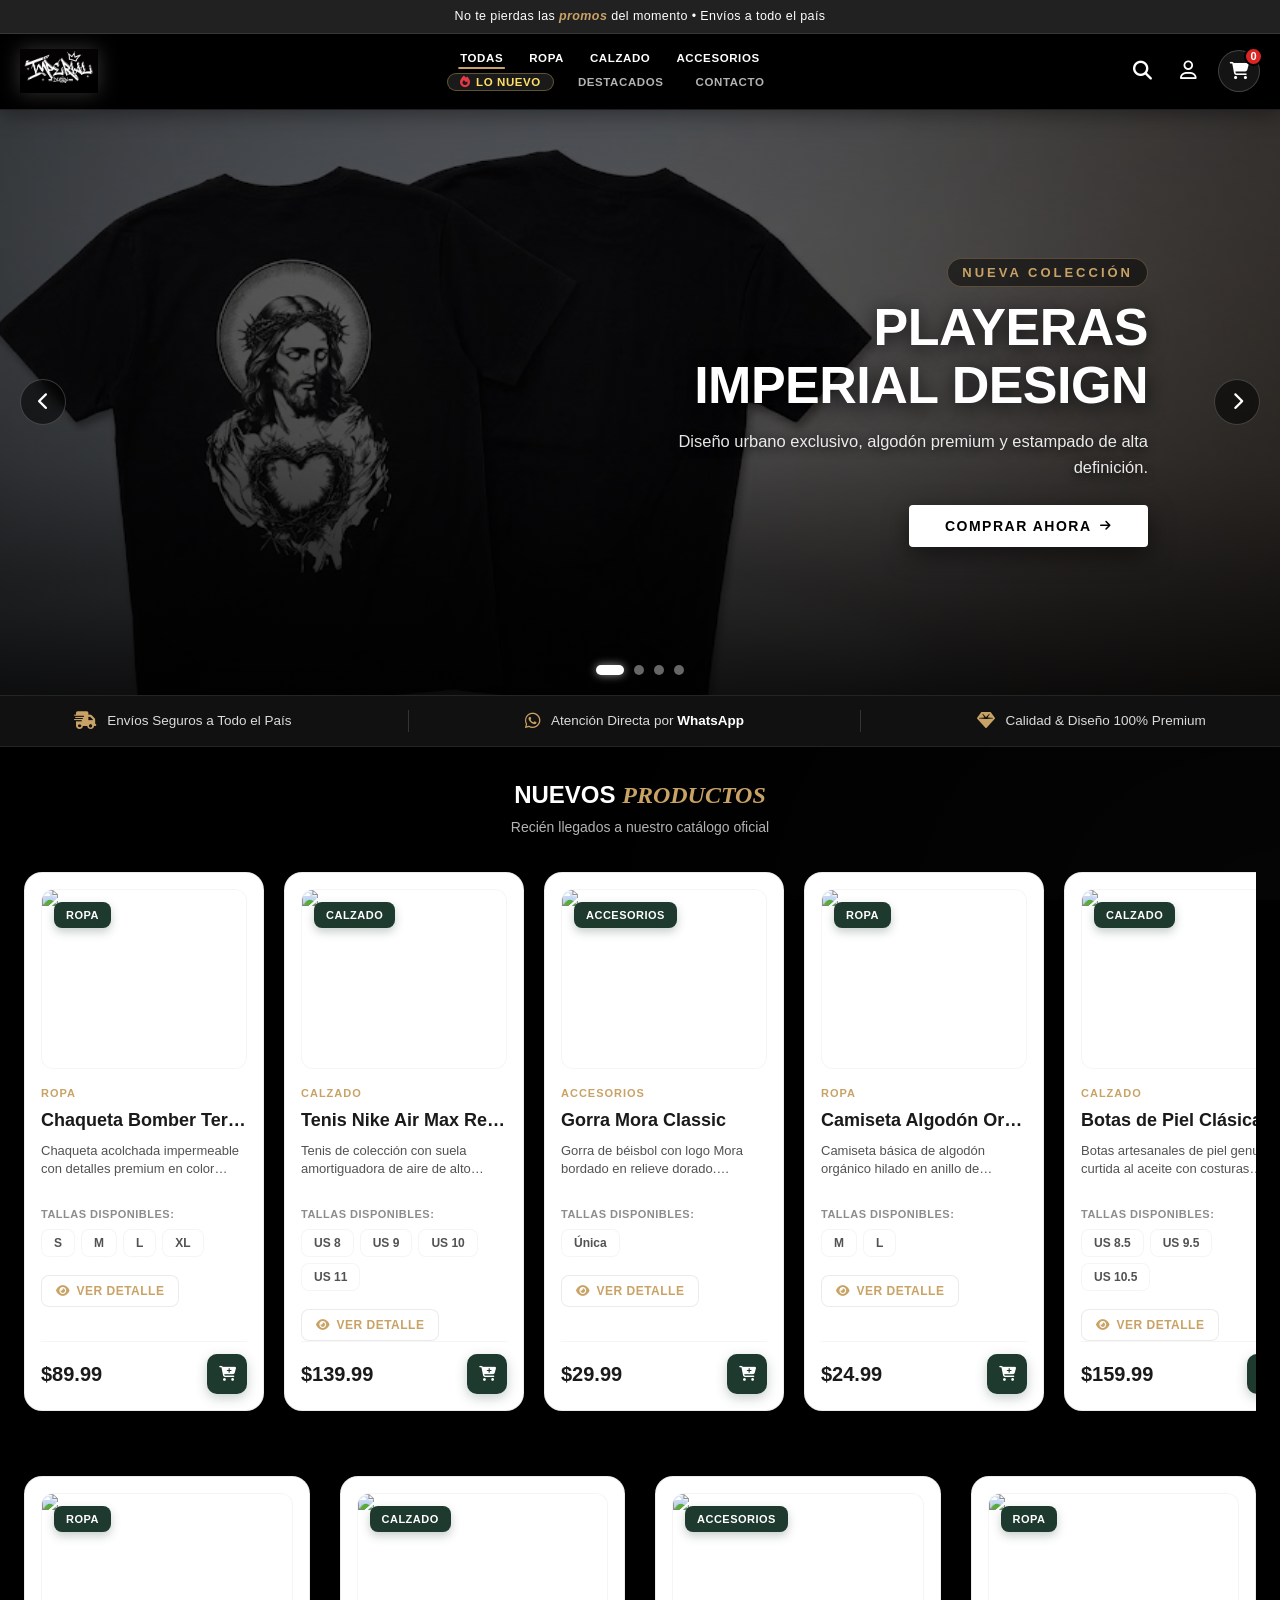
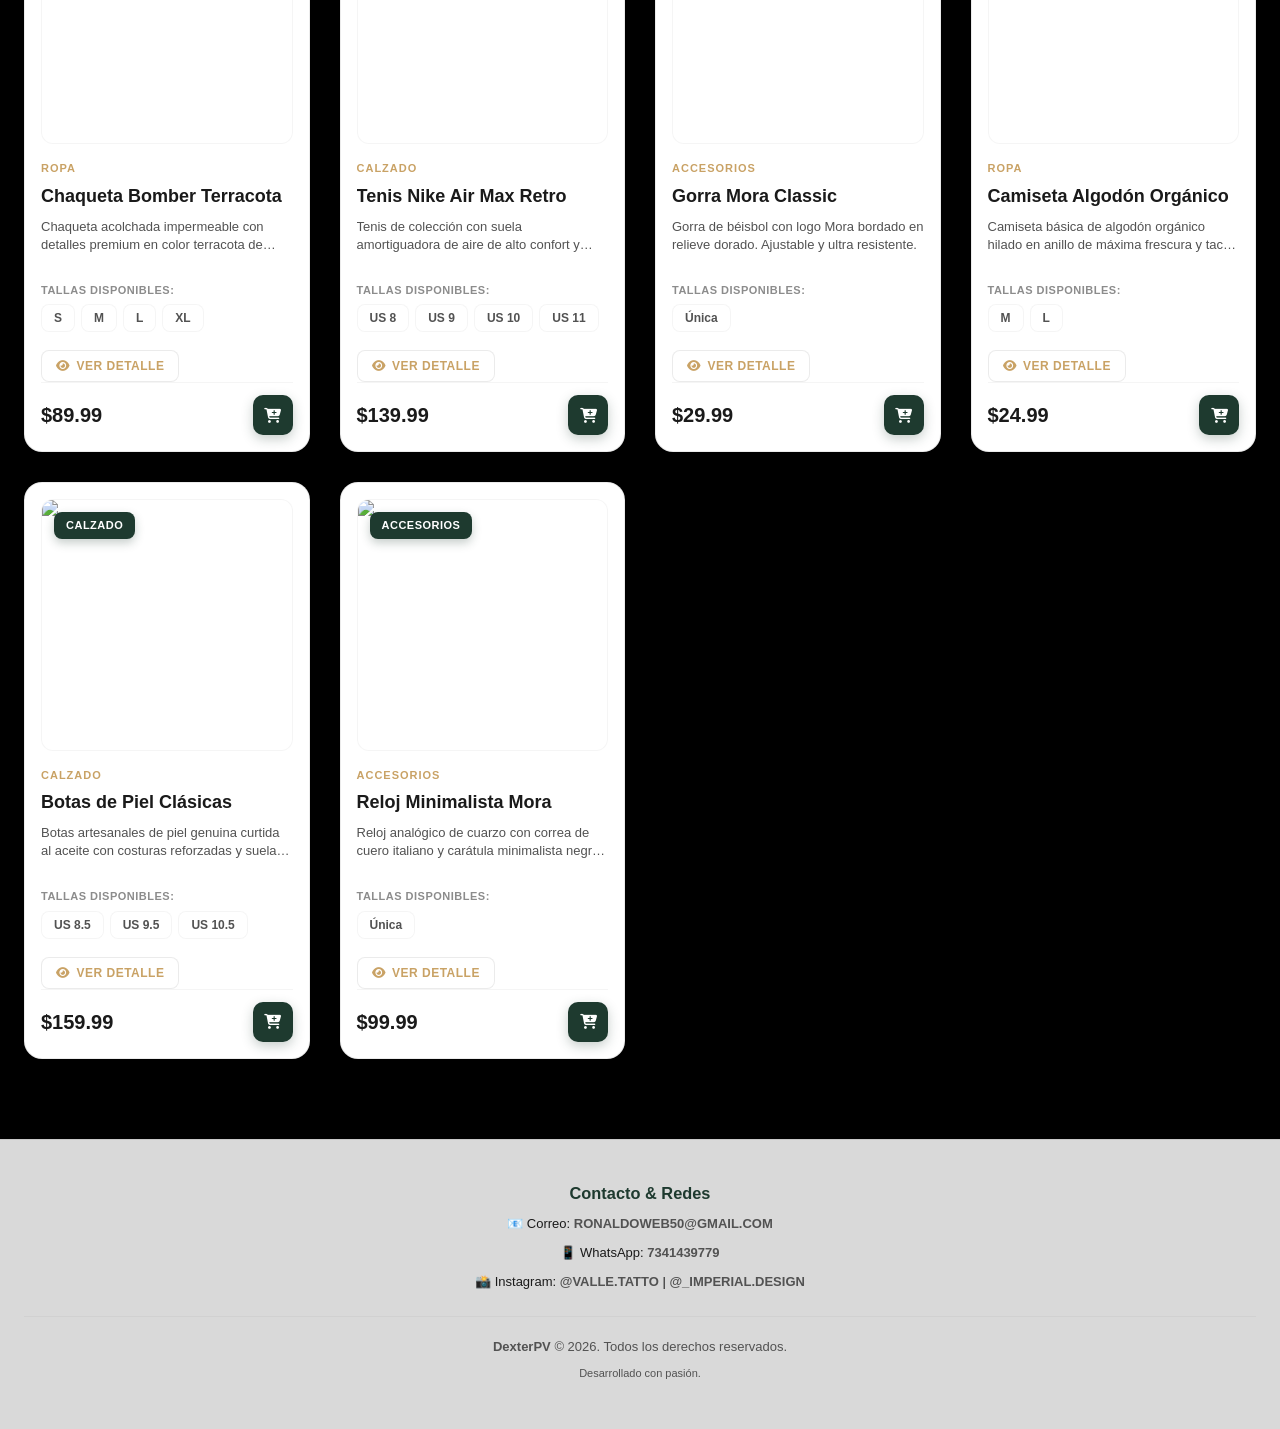
==== checkout.html @ d50e3f03 "Solucion directa Mercado Pago sin CORS y sincronizacion Supabase pedidos_web" ====
<!DOCTYPE html>
<html lang="es">

<head>
    <meta charset="UTF-8">
    <meta name="viewport" content="width=device-width, initial-scale=1.0">

    <!-- Security Meta Tags (HTTP Headers fallback) -->
    <meta http-equiv="Content-Security-Policy"
        content="default-src 'self' https: data: blob: 'unsafe-inline' 'unsafe-eval'; img-src 'self' https: data: blob:; font-src 'self' https: data:;">
    <meta http-equiv="X-Content-Type-Options" content="nosniff">
    <meta name="referrer" content="strict-origin-when-cross-origin">

    <!-- SEO Meta Tags -->
    <title>Finalizar Compra & Envío | Dexter Tienda - Imperial Design</title>
    <meta name="description"
        content="Completa tu pedido, elige tu paquetería preferida (Estafeta, Correos de México, DHL) y selecciona tu método de pago.">

    <!-- Stylesheets & Fonts -->
    <link rel="stylesheet" href="styles.css?v=5.0">
    <link rel="stylesheet" href="https://cdnjs.cloudflare.com/ajax/libs/font-awesome/6.4.0/css/all.min.css">

    <!-- Supabase JS Client CDN -->
    <script src="https://cdn.jsdelivr.net/npm/@supabase/supabase-js@2"></script>

    <!-- Mercado Pago SDK (Preparado) -->
    <script src="https://sdk.mercadopago.com/js/v2"></script>

    <style>
        body {
            background-color: #000000;
            color: #ffffff;
            font-family: 'Outfit', sans-serif;
            min-height: 100vh;
        }

        .checkout-container {
            min-height: 85vh;
            padding: 40px 20px 80px 20px;
        }

        .checkout-layout {
            max-width: 1200px;
            margin: 0 auto;
            display: grid;
            grid-template-columns: 1fr 420px;
            gap: 36px;
        }

        @media (max-width: 991px) {
            .checkout-layout {
                grid-template-columns: 1fr;
            }
        }

        .checkout-section-box {
            background: rgba(17, 17, 17, 0.95);
            border: 1px solid rgba(255, 255, 255, 0.14);
            border-radius: 20px;
            padding: 32px;
            margin-bottom: 28px;
            box-shadow: 0 16px 40px rgba(0, 0, 0, 0.7);
            backdrop-filter: blur(10px);
        }

        .checkout-step-title {
            font-size: 19px;
            font-weight: 800;
            color: #ffffff;
            font-family: 'Outfit', sans-serif;
            margin-bottom: 24px;
            display: flex;
            align-items: center;
            gap: 12px;
            border-bottom: 1px solid rgba(255, 255, 255, 0.1);
            padding-bottom: 16px;
        }

        .checkout-step-title i {
            color: #c9a265;
        }

        .step-number {
            background: linear-gradient(135deg, #c9a265 0%, #a37c3f 100%);
            color: #000000;
            width: 32px;
            height: 32px;
            border-radius: 50%;
            display: inline-flex;
            align-items: center;
            justify-content: center;
            font-size: 14px;
            font-weight: 900;
            box-shadow: 0 0 14px rgba(201, 162, 101, 0.35);
        }

        /* Formulario de Dirección y Campos */
        .address-form-grid {
            display: grid;
            grid-template-columns: 1fr 1fr;
            gap: 20px;
        }

        @media (max-width: 640px) {
            .address-form-grid {
                grid-template-columns: 1fr;
            }
        }

        .form-group {
            display: flex;
            flex-direction: column;
            gap: 8px;
        }

        .form-group.full-width {
            grid-column: 1 / -1;
        }

        .form-label {
            font-size: 13.5px;
            font-weight: 700;
            color: rgba(255, 255, 255, 0.9);
            letter-spacing: 0.3px;
            display: flex;
            align-items: center;
            gap: 6px;
        }

        .form-input-wrap {
            position: relative;
            display: flex;
            align-items: center;
            width: 100%;
        }

        .form-input-icon {
            position: absolute;
            left: 16px;
            color: #c9a265;
            font-size: 15px;
            pointer-events: none;
            transition: color 0.3s ease;
            z-index: 2;
        }

        .form-input {
            width: 100%;
            padding: 14px 16px 14px 46px;
            background: rgba(255, 255, 255, 0.05);
            border: 1px solid rgba(255, 255, 255, 0.16);
            border-radius: 12px;
            color: #ffffff;
            font-size: 14px;
            font-weight: 500;
            font-family: 'Outfit', sans-serif;
            transition: all 0.25s cubic-bezier(0.16, 1, 0.3, 1);
            outline: none;
            box-sizing: border-box;
        }

        .form-input::placeholder {
            color: rgba(255, 255, 255, 0.35);
        }

        .form-input:hover {
            border-color: rgba(201, 162, 101, 0.4);
            background: rgba(255, 255, 255, 0.08);
        }

        .form-input:focus {
            background: rgba(201, 162, 101, 0.08);
            border-color: #c9a265;
            box-shadow: 0 0 16px rgba(201, 162, 101, 0.25);
        }

        .form-input-wrap:focus-within .form-input-icon {
            color: #ffffff;
        }

        /* Opciones de Paquetería */
        .shipping-options-grid {
            display: flex;
            flex-direction: column;
            gap: 14px;
        }

        .shipping-option-card {
            background: rgba(255, 255, 255, 0.03);
            border: 1px solid rgba(255, 255, 255, 0.12);
            border-radius: 16px;
            padding: 18px 22px;
            display: flex;
            align-items: center;
            justify-content: space-between;
            cursor: pointer;
            transition: all 0.25s cubic-bezier(0.16, 1, 0.3, 1);
        }

        .shipping-option-card:hover {
            border-color: rgba(201, 162, 101, 0.45);
            background: rgba(255, 255, 255, 0.06);
            transform: translateY(-2px);
        }

        .shipping-option-card.active {
            background: linear-gradient(135deg, rgba(201, 162, 101, 0.18) 0%, rgba(201, 162, 101, 0.04) 100%);
            border: 1.5px solid #c9a265;
            box-shadow: 0 6px 20px rgba(201, 162, 101, 0.2);
        }

        .shipping-info {
            display: flex;
            align-items: center;
            gap: 16px;
        }

        .shipping-radio {
            accent-color: #c9a265;
            width: 18px;
            height: 18px;
            cursor: pointer;
        }

        .shipping-name {
            font-size: 15.5px;
            font-weight: 800;
            color: #ffffff;
            display: flex;
            align-items: center;
            gap: 8px;
        }

        .shipping-time {
            font-size: 12.5px;
            color: rgba(255, 255, 255, 0.65);
            margin-top: 3px;
        }

        .shipping-price {
            font-size: 17px;
            font-weight: 900;
            color: #c9a265;
        }

        /* Opciones de Pago */
        .payment-methods-grid {
            display: grid;
            grid-template-columns: 1fr 1fr;
            gap: 16px;
            margin-bottom: 20px;
        }

        @media (max-width: 600px) {
            .payment-methods-grid {
                grid-template-columns: 1fr;
            }
        }

        .payment-method-btn {
            background: rgba(255, 255, 255, 0.03);
            border: 1px solid rgba(255, 255, 255, 0.12);
            border-radius: 16px;
            padding: 20px;
            color: #ffffff;
            cursor: pointer;
            display: flex;
            flex-direction: column;
            align-items: center;
            gap: 10px;
            text-align: center;
            transition: all 0.25s ease;
        }

        .payment-method-btn i {
            font-size: 28px;
            color: #c9a265;
            transition: transform 0.25s ease;
        }

        .payment-method-btn:hover {
            border-color: rgba(201, 162, 101, 0.45);
            background: rgba(255, 255, 255, 0.06);
            transform: translateY(-2px);
        }

        .payment-method-btn:hover i {
            transform: scale(1.1);
        }

        .payment-method-btn.active {
            background: linear-gradient(135deg, rgba(201, 162, 101, 0.18) 0%, rgba(201, 162, 101, 0.04) 100%);
            border: 1.5px solid #c9a265;
            box-shadow: 0 6px 22px rgba(201, 162, 101, 0.22);
        }

        .payment-title {
            font-size: 14.5px;
            font-weight: 800;
        }

        .payment-subtitle {
            font-size: 11.5px;
            color: rgba(255, 255, 255, 0.65);
            line-height: 1.3;
        }

        /* Resumen Lateral */
        .summary-card {
            background: rgba(17, 17, 17, 0.95);
            border: 1px solid rgba(255, 255, 255, 0.14);
            border-radius: 20px;
            padding: 30px;
            height: fit-content;
            position: sticky;
            top: 100px;
            box-shadow: 0 20px 50px rgba(0, 0, 0, 0.8);
            backdrop-filter: blur(10px);
        }

        .cart-item-row {
            display: flex;
            align-items: center;
            gap: 14px;
            padding: 14px 0;
            border-bottom: 1px solid rgba(255, 255, 255, 0.08);
        }

        .cart-item-img {
            width: 58px;
            height: 58px;
            border-radius: 12px;
            object-fit: cover;
            border: 1px solid rgba(255, 255, 255, 0.12);
        }

        .cart-item-details {
            flex: 1;
        }

        .cart-item-name {
            font-size: 14px;
            font-weight: 700;
            color: #ffffff;
            line-height: 1.3;
        }

        .cart-item-variant {
            font-size: 12px;
            color: #c9a265;
            margin-top: 3px;
        }

        .cart-item-price {
            font-size: 14.5px;
            font-weight: 800;
            color: #ffffff;
        }

        .summary-totals {
            margin-top: 24px;
            display: flex;
            flex-direction: column;
            gap: 12px;
            border-top: 1px solid rgba(255, 255, 255, 0.1);
            padding-top: 18px;
        }

        .summary-line {
            display: flex;
            justify-content: space-between;
            font-size: 14px;
            color: rgba(255, 255, 255, 0.75);
        }

        .summary-total-line {
            display: flex;
            justify-content: space-between;
            font-size: 20px;
            font-weight: 900;
            color: #ffffff;
            border-top: 1px dashed rgba(255, 255, 255, 0.15);
            padding-top: 16px;
            margin-top: 8px;
        }

        .summary-total-price {
            color: #c9a265;
            text-shadow: 0 0 12px rgba(201, 162, 101, 0.3);
        }

        .btn-confirm-order {
            width: 100%;
            padding: 18px;
            background: linear-gradient(135deg, #25d366 0%, #1eb856 100%);
            color: #ffffff;
            border: none;
            border-radius: 14px;
            font-size: 15px;
            font-weight: 800;
            letter-spacing: 0.8px;
            text-transform: uppercase;
            cursor: pointer;
            display: flex;
            align-items: center;
            justify-content: center;
            gap: 10px;
            transition: all 0.3s cubic-bezier(0.16, 1, 0.3, 1);
            box-shadow: 0 8px 25px rgba(37, 211, 102, 0.35);
            margin-top: 22px;
        }

        .btn-confirm-order:hover {
            transform: translateY(-2px);
            box-shadow: 0 12px 32px rgba(37, 211, 102, 0.5);
        }

        .btn-mercadopago {
            background: linear-gradient(135deg, #009ee3 0%, #008ac7 100%);
            box-shadow: 0 8px 25px rgba(0, 158, 227, 0.35);
        }

        .btn-mercadopago:hover {
            box-shadow: 0 12px 32px rgba(0, 158, 227, 0.5);
        }

        .btn-back-store {
            color: #ffffff;
            text-decoration: none;
            display: inline-flex;
            align-items: center;
            gap: 8px;
            padding: 10px 18px;
            border-radius: 30px;
            background: rgba(255, 255, 255, 0.06);
            border: 1px solid rgba(255, 255, 255, 0.14);
            font-size: 13.5px;
            font-weight: 700;
            transition: all 0.25s ease;
        }

        .btn-back-store:hover {
            background: rgba(201, 162, 101, 0.15);
            border-color: #c9a265;
            color: #c9a265;
            transform: translateX(-3px);
        }
    </style>
</head>

<body>

    <!-- Top Announcement Bar -->
    <div class="top-announcement-bar">
        <div class="container top-announcement-content">
            <span class="announcement-text">No te pierdas las <strong>promos</strong> del momento • Envíos a todo el
                país</span>
        </div>
    </div>

    <!-- Header -->
    <header class="store-header">
        <div class="container header-inner">
            <div class="header-logo-wrap">
                <a href="index.html" class="header-logo-link">
                    <img src="logo-imperial.jpg" alt="Imperial Design" class="header-logo-img" style="height: 44px;">
                </a>
            </div>
            <div style="margin-left: auto;">
                <a href="index.html" class="btn-back-store">
                    <i class="fa-solid fa-arrow-left"></i> Volver al Catálogo
                </a>
            </div>
        </div>
    </header>

    <!-- Main Checkout -->
    <main class="checkout-container">
        <div class="checkout-layout">

            <!-- Columna Izquierda: Formulario & Opciones -->
            <div class="checkout-main-col">

                <!-- PASO 1: DATOS DE ENVÍO -->
                <div class="checkout-section-box">
                    <h2 class="checkout-step-title"
                        style="display: flex; justify-content: space-between; align-items: center; flex-wrap: wrap; gap: 10px;">
                        <div>
                            <span class="step-number">1</span> Domicilio y Datos de Envío
                        </div>
                        <span id="savedAddressBadge"
                            style="display: none; font-size: 12px; font-weight: 700; color: #c9a265; background: rgba(201, 162, 101, 0.14); border: 1px solid rgba(201, 162, 101, 0.3); padding: 5px 14px; border-radius: 20px; align-items: center; gap: 6px;">
                            <i class="fa-solid fa-house-circle-check"></i> Domicilio Predeterminado Cargado
                        </span>
                    </h2>

                    <form id="checkoutShippingForm">
                        <div class="address-form-grid">
                            <div class="form-group">
                                <label class="form-label" for="chkNombre">Nombre(s)</label>
                                <div class="form-input-wrap">
                                    <i class="fa-solid fa-user form-input-icon"></i>
                                    <input type="text" id="chkNombre" class="form-input" placeholder="Ej. Juan"
                                        required>
                                </div>
                            </div>

                            <div class="form-group">
                                <label class="form-label" for="chkApellido">Apellido(s)</label>
                                <div class="form-input-wrap">
                                    <i class="fa-solid fa-user-tag form-input-icon"></i>
                                    <input type="text" id="chkApellido" class="form-input" placeholder="Ej. Pérez"
                                        required>
                                </div>
                            </div>

                            <div class="form-group">
                                <label class="form-label" for="chkTel">Teléfono / WhatsApp (10 dígitos)</label>
                                <div class="form-input-wrap">
                                    <i class="fa-brands fa-whatsapp form-input-icon"></i>
                                    <input type="tel" id="chkTel" class="form-input"
                                        placeholder="Ej: 7341439779 (10 dígitos)" required maxlength="10"
                                        pattern="[0-9]{10}" inputmode="numeric">
                                </div>
                            </div>

                            <div class="form-group full-width">
                                <label class="form-label" for="chkDireccion">Dirección de Envío (Calle y Número)</label>
                                <div class="form-input-wrap">
                                    <i class="fa-solid fa-location-dot form-input-icon"></i>
                                    <input type="text" id="chkDireccion" class="form-input"
                                        placeholder="Ej. Av. Hidalgo #123, Col. Centro" required>
                                </div>
                            </div>

                            <div class="form-group">
                                <label class="form-label" for="chkCiudad">Ciudad / Municipio</label>
                                <div class="form-input-wrap">
                                    <i class="fa-solid fa-city form-input-icon"></i>
                                    <input type="text" id="chkCiudad" class="form-input" placeholder="Ej. Cuernavaca"
                                        required>
                                </div>
                            </div>

                            <div class="form-group">
                                <label class="form-label" for="chkCP">Código Postal (5 dígitos)</label>
                                <div class="form-input-wrap">
                                    <i class="fa-solid fa-map-pin form-input-icon"></i>
                                    <input type="tel" id="chkCP" class="form-input" placeholder="Ej. 62000" required
                                        maxlength="5" pattern="[0-9]{5}" inputmode="numeric">
                                </div>
                                <div id="shippingApiStatus"
                                    style="display:none; font-size:12px; color:rgba(255,255,255,0.75); margin-top:4px;">
                                </div>
                            </div>

                            <div class="form-group full-width">
                                <label class="form-label" for="chkReferencias">Referencias del Domicilio</label>
                                <div class="form-input-wrap">
                                    <i class="fa-solid fa-circle-info form-input-icon"></i>
                                    <input type="text" id="chkReferencias" class="form-input"
                                        placeholder="Ej. Casa de fachada color negro entre calle 1 y 2">
                                </div>
                            </div>

                            <div class="form-group full-width" style="margin-top: 6px;">
                                <label
                                    style="display: flex; align-items: center; gap: 10px; cursor: pointer; color: #c9a265; font-size: 13.5px; font-weight: 700; background: rgba(255, 255, 255, 0.03); padding: 12px 16px; border-radius: 12px; border: 1px solid rgba(201, 162, 101, 0.25); transition: all 0.25s ease;">
                                    <input type="checkbox" id="chkSaveAddressAsDefault" checked
                                        style="accent-color: #c9a265; width: 18px; height: 18px; cursor: pointer;">
                                    <span><i class="fa-solid fa-floppy-disk"></i> Guardar / Actualizar como mi dirección
                                        predeterminada para futuros pedidos</span>
                                </label>
                            </div>
                        </div>
                    </form>
                </div>

                <!-- PASO 2: TIPO DE PAQUETERÍA / ENVÍO -->
                <div class="checkout-section-box">
                    <h2 class="checkout-step-title">
                        <span class="step-number">2</span> Selecciona tu Tipo de Paquetería
                    </h2>

                    <div class="shipping-options-grid">

                        <!-- Opción A: Entrega Personal / Recoger en Tienda -->
                        <div class="shipping-option-card" id="cardPersonal"
                            onclick="selectShipping('personal', 'Entrega Personal (Recoger en Tienda)')">
                            <div class="shipping-info">
                                <input type="radio" name="shippingCarrier" id="shipPersonal" class="shipping-radio">
                                <div>
                                    <div class="shipping-name">
                                        <i class="fa-solid fa-store" style="color:#c9a265;"></i> Entrega Personal
                                        (Recoger en Tienda)
                                    </div>
                                    <div class="shipping-time">Entrega inmediata / Acordar punto ($0.00 MXN)</div>
                                </div>
                            </div>
                            <div class="shipping-price" id="pricePersonal">$0.00</div>
                        </div>

                        <!-- Opción B: Correos de México -->
                        <div class="shipping-option-card" id="cardSepomex"
                            onclick="selectShipping('sepomex', 'Correos de México')">
                            <div class="shipping-info">
                                <input type="radio" name="shippingCarrier" id="shipSepomex" class="shipping-radio">
                                <div>
                                    <div class="shipping-name">
                                        <i class="fa-solid fa-box" style="color:#c9a265;"></i> Correos de México
                                        (SEPOMEX)
                                    </div>
                                    <div class="shipping-time">Envío económico (5 a 8 días hábiles)</div>
                                </div>
                            </div>
                            <div class="shipping-price" id="priceSepomex">$100.00</div>
                        </div>

                        <!-- Opción C: Estafeta -->
                        <div class="shipping-option-card active" id="cardEstafeta"
                            onclick="selectShipping('estafeta', 'Estafeta Express')">
                            <div class="shipping-info">
                                <input type="radio" name="shippingCarrier" id="shipEstafeta" class="shipping-radio"
                                    checked>
                                <div>
                                    <div class="shipping-name">
                                        <i class="fa-solid fa-truck-fast" style="color:#c9a265;"></i> Estafeta Express
                                    </div>
                                    <div class="shipping-time">Envío rápido nacional (2 a 3 días hábiles)</div>
                                </div>
                            </div>
                            <div class="shipping-price" id="priceEstafeta">$300.00</div>
                        </div>

                        <!-- Opción D: DHL -->
                        <div class="shipping-option-card" id="cardDHL" onclick="selectShipping('dhl', 'DHL Express')">
                            <div class="shipping-info">
                                <input type="radio" name="shippingCarrier" id="shipDHL" class="shipping-radio">
                                <div>
                                    <div class="shipping-name">
                                        <i class="fa-solid fa-bolt" style="color:#c9a265;"></i> DHL Express Premium
                                    </div>
                                    <div class="shipping-time">Entrega garantizada (1 a 2 días hábiles)</div>
                                </div>
                            </div>
                            <div class="shipping-price" id="priceDHL">$500.00</div>
                        </div>

                    </div>
                </div>

                <!-- PASO 3: MÉTODO DE PAGO -->
                <div class="checkout-section-box">
                    <h2 class="checkout-step-title">
                        <span class="step-number">3</span> Método de Pago
                    </h2>

                    <div class="payment-methods-grid">
                        <div class="payment-method-btn active" id="payMethodWA"
                            onclick="selectPaymentMethod('whatsapp')">
                            <i class="fa-brands fa-whatsapp" style="color: #25d366;"></i>
                            <div class="payment-title">Pedido por WhatsApp</div>
                            <div class="payment-subtitle">Acuerda stock y pago directo con el vendedor</div>
                        </div>

                        <div class="payment-method-btn" id="payMethodMP" onclick="selectPaymentMethod('mercadopago')">
                            <i class="fa-solid fa-credit-card" style="color: #009ee3;"></i>
                            <div class="payment-title">Mercado Pago</div>
                            <div class="payment-subtitle">Tarjetas de crédito/débito, OXXO o SPEI</div>
                        </div>
                    </div>

                    <!-- Contenedor dinámico Mercado Pago -->
                    <div id="mercadoPagoContainer"
                        style="display: none; padding: 20px; background: rgba(0, 158, 227, 0.08); border: 1px solid rgba(0, 158, 227, 0.3); border-radius: 14px; text-align: center;">
                        <i class="fa-solid fa-shield-halved"
                            style="font-size: 32px; color: #009ee3; margin-bottom: 8px;"></i>
                        <h4 style="color: #ffffff; margin-bottom: 4px;">Pasarela Mercado Pago Preparada</h4>
                        <p style="font-size: 13px; color: rgba(255,255,255,0.7); margin-bottom: 14px;">El cobro seguro
                            procesará tus prendas más el costo de la paquetería seleccionada.</p>
                        <div id="wallet_container"></div>
                    </div>
                </div>

            </div>

            <!-- Columna Derecha: Resumen de Compra -->
            <div class="checkout-summary-col">
                <div class="summary-card">
                    <h3
                        style="font-size: 18px; font-weight: 800; color: #ffffff; margin-bottom: 16px; font-family: 'Outfit', sans-serif;">
                        Resumen del Pedido
                    </h3>

                    <!-- Lista de productos -->
                    <div id="checkoutItemsList">
                        <!-- Inyectados dinámicamente -->
                    </div>

                    <!-- Totales -->
                    <div class="summary-totals">
                        <div class="summary-line">
                            <span>Subtotal Prendas:</span>
                            <strong id="chkSubtotalPrice">$0.00</strong>
                        </div>
                        <div class="summary-line">
                            <span id="chkShippingCarrierName">Envío (Estafeta Express):</span>
                            <strong id="chkShippingPrice" style="color: #c9a265;">$300.00</strong>
                        </div>
                        <div class="summary-total-line">
                            <span>Total Final:</span>
                            <span class="summary-total-price" id="chkTotalPrice">$0.00</span>
                        </div>
                    </div>

                    <!-- Botón Principal de Acción -->
                    <button type="button" class="btn-confirm-order" id="btnFinalizeOrder"
                        onclick="processFinalCheckout()">
                        <i class="fa-brands fa-whatsapp" style="font-size: 20px;"></i>
                        <span>Confirmar por WhatsApp</span>
                    </button>
                </div>
            </div>

        </div>
    </main>

    <script>
        // Supabase Client Setup
        const _dc = (c) => c.map(p => atob(p)).join('');
        const SUPABASE_URL = _dc(["aHR0cHM6Ly8=", "YWVqdGt5ZWVib3ZqZml1eG13a3M=", "LnN1cGFiYXNlLmNv"]);
        const SUPABASE_KEY = _dc(["c2JfcHVibGlzaGFibGVf", "U1c0MVJGckVubkY3TGNoYWtTZHlvQV9Od0ZYNy1Deg=="]);
        const WHATSAPP_PHONE = _dc(["NTI3MzQx", "NDM5Nzc5"]);
        const MP_PUBLIC_KEY = "APP_USR-58ae7e0c-887c-4e53-981c-2ca38ea90b0a";
        const MP_ACCESS_TOKEN = "APP_USR-4491252823742678-061123-9a318cdf728f1e9310d6563a85ac06b9-1353270983";

        let supabaseClient = null;
        let cartItems = [];
        let selectedShippingCost = 300;
        let selectedShippingName = "Estafeta Express";
        let selectedPaymentType = "whatsapp";

        document.addEventListener('DOMContentLoaded', async () => {
            if (typeof supabase !== 'undefined') {
                supabaseClient = supabase.createClient(SUPABASE_URL, SUPABASE_KEY);
            }

            const nameInput = document.getElementById('chkNombre');
            if (nameInput) {
                nameInput.addEventListener('input', function () {
                    this.value = this.value.replace(/[^a-zA-ZáéíóúÁÉÍÓÚñÑ\s]/g, '');
                });
            }

            const surnameInput = document.getElementById('chkApellido');
            if (surnameInput) {
                surnameInput.addEventListener('input', function () {
                    this.value = this.value.replace(/[^a-zA-ZáéíóúÁÉÍÓÚñÑ\s]/g, '');
                });
            }

            const telInput = document.getElementById('chkTel');
            if (telInput) {
                telInput.addEventListener('input', function () {
                    this.value = this.value.replace(/\D/g, '').slice(0, 10);
                });
            }

            const cpInput = document.getElementById('chkCP');
            if (cpInput) {
                cpInput.addEventListener('input', function () {
                    this.value = this.value.replace(/\D/g, '').slice(0, 5);
                });
            }

            // Cargar carrito guardado en localStorage
            const savedCart = localStorage.getItem('imperial_cart');
            if (savedCart) {
                try { cartItems = JSON.parse(savedCart); } catch (e) { }
            }

            if (!cartItems || cartItems.length === 0) {
                alert("Tu carrito está vacío. Redirigiendo a la tienda...");
                window.location.href = "index.html";
                return;
            }

            renderCheckoutItems();
            updateCarrierRatesBasedOnWeight();
            await autoFillUserData();
            setupCPAndWeightCalculations();
        });

        let selectedCarrierKey = 'estafeta';
        let carrierPrices = { personal: 0, sepomex: 100, estafeta: 300, dhl: 500 };

        function calculateEstimatedCartWeight() {
            return cartItems.reduce((totalWeight, item) => {
                const cat = (item.categoria || '').toUpperCase();
                let itemWeight = 0.25;
                if (cat.includes('SUDADERA') || cat.includes('HOODIE')) itemWeight = 0.65;
                else if (cat.includes('CALZADO') || cat.includes('TENIS') || cat.includes('BOTA')) itemWeight = 1.10;
                else if (cat.includes('GORRA') || cat.includes('GORRO') || cat.includes('ACCESORIO')) itemWeight = 0.20;
                else if (cat.includes('PLAYERA') || cat.includes('POLO') || cat.includes('ROPA')) itemWeight = 0.25;
                return totalWeight + (itemWeight * item.cantidad);
            }, 0);
        }

        function updateCarrierRatesBasedOnWeight() {
            const totalWeight = calculateEstimatedCartWeight();

            // Tarifas base (hasta 2.0 kg)
            let baseSepomex = 100;
            let baseEstafeta = 300;
            let baseDHL = 500;

            // Ajuste dinámico por peso excedente a 2 kg
            if (totalWeight > 2) {
                const extraKg = Math.ceil(totalWeight - 2);
                baseSepomex += extraKg * 30;
                baseEstafeta += extraKg * 50;
                baseDHL += extraKg * 80;
            }

            carrierPrices = {
                personal: 0,
                sepomex: baseSepomex,
                estafeta: baseEstafeta,
                dhl: baseDHL
            };

            const elPer = document.getElementById('pricePersonal');
            const elSep = document.getElementById('priceSepomex');
            const elEst = document.getElementById('priceEstafeta');
            const elDHL = document.getElementById('priceDHL');

            if (elPer) elPer.textContent = '$0.00';
            if (elSep) elSep.textContent = `$${baseSepomex.toFixed(2)}`;
            if (elEst) elEst.textContent = `$${baseEstafeta.toFixed(2)}`;
            if (elDHL) elDHL.textContent = `$${baseDHL.toFixed(2)}`;

            selectedShippingCost = carrierPrices[selectedCarrierKey] ?? 0;
            recalculateTotals();
        }

        function setupCPAndWeightCalculations() {
            const cpInput = document.getElementById('chkCP');
            if (!cpInput) return;

            const handleCPInput = () => {
                const cp = cpInput.value.trim();
                const totalWeight = calculateEstimatedCartWeight().toFixed(2);
                const infoEl = document.getElementById('shippingApiStatus');
                if (infoEl) {
                    if (cp.length === 5) {
                        infoEl.style.display = 'block';
                        infoEl.innerHTML = `<i class="fa-solid fa-circle-check" style="color:#34d399;"></i> Cotización calculada para C.P. <strong>${cp}</strong> (Peso total del pedido: <strong>${totalWeight} kg</strong>)`;
                    } else {
                        infoEl.style.display = 'none';
                    }
                }
            };

            cpInput.addEventListener('input', handleCPInput);
            handleCPInput();
        }

        function renderCheckoutItems() {
            const container = document.getElementById('checkoutItemsList');
            if (!container) return;

            container.innerHTML = cartItems.map(item => `
                <div class="cart-item-row">
                    <img src="${item.imagen_url || 'logo-imperial.jpg'}" alt="${item.nombre}" class="cart-item-img">
                    <div class="cart-item-details">
                        <div class="cart-item-name">${item.nombre}</div>
                        <div class="cart-item-variant">Talla: ${item.talla || 'Única'} | Cant: ${item.cantidad}</div>
                    </div>
                    <div class="cart-item-price">$${(item.precioUnitario * item.cantidad).toFixed(2)}</div>
                </div>
            `).join('');
        }

        function selectShipping(carrierKey, name) {
            selectedCarrierKey = carrierKey;
            selectedShippingName = name;
            selectedShippingCost = carrierPrices[carrierKey] ?? 0;

            document.querySelectorAll('.shipping-option-card').forEach(card => card.classList.remove('active'));
            document.querySelectorAll('.shipping-radio').forEach(r => r.checked = false);

            if (carrierKey === 'personal') {
                const radio = document.getElementById('shipPersonal');
                const card = document.getElementById('cardPersonal');
                if (radio) radio.checked = true;
                if (card) card.classList.add('active');
            } else if (carrierKey === 'sepomex') {
                document.getElementById('shipSepomex').checked = true;
                document.getElementById('cardSepomex').classList.add('active');
            } else if (carrierKey === 'estafeta') {
                document.getElementById('shipEstafeta').checked = true;
                document.getElementById('cardEstafeta').classList.add('active');
            } else if (carrierKey === 'dhl') {
                document.getElementById('shipDHL').checked = true;
                document.getElementById('cardDHL').classList.add('active');
            }

            recalculateTotals();
        }

        function recalculateTotals() {
            const subtotal = cartItems.reduce((sum, item) => sum + (item.precioUnitario * item.cantidad), 0);
            const finalTotal = subtotal + selectedShippingCost;

            document.getElementById('chkSubtotalPrice').textContent = `$${subtotal.toFixed(2)}`;
            document.getElementById('chkShippingCarrierName').textContent = `Envío (${selectedShippingName}):`;
            document.getElementById('chkShippingPrice').textContent = `$${selectedShippingCost.toFixed(2)}`;
            document.getElementById('chkTotalPrice').textContent = `$${finalTotal.toFixed(2)}`;
        }

        function selectPaymentMethod(method) {
            selectedPaymentType = method;
            const btnWA = document.getElementById('payMethodWA');
            const btnMP = document.getElementById('payMethodMP');
            const mpBox = document.getElementById('mercadoPagoContainer');
            const finalBtn = document.getElementById('btnFinalizeOrder');

            if (method === 'whatsapp') {
                btnWA.classList.add('active');
                btnMP.classList.remove('active');
                mpBox.style.display = 'none';

                finalBtn.className = 'btn-confirm-order';
                finalBtn.innerHTML = `<i class="fa-brands fa-whatsapp" style="font-size: 20px;"></i> <span>Confirmar por WhatsApp</span>`;
            } else {
                btnMP.classList.add('active');
                btnWA.classList.remove('active');
                mpBox.style.display = 'block';

                finalBtn.className = 'btn-confirm-order btn-mercadopago';
                finalBtn.innerHTML = `<i class="fa-solid fa-credit-card" style="font-size: 18px;"></i> <span>Pagar con Mercado Pago</span>`;
            }
        }

        async function autoFillUserData() {
            if (!supabaseClient) return;
            try {
                const { data: { user } } = await supabaseClient.auth.getUser();
                if (user) {
                    const meta = user.user_metadata || {};
                    let hasSavedAddress = false;

                    if (meta.nombre || meta.apellido) {
                        if (meta.nombre) document.getElementById('chkNombre').value = meta.nombre;
                        if (meta.apellido) document.getElementById('chkApellido').value = meta.apellido;
                    } else if (meta.nombre_completo) {
                        const parts = meta.nombre_completo.split(' ');
                        document.getElementById('chkNombre').value = parts[0] || '';
                        document.getElementById('chkApellido').value = parts.slice(1).join(' ') || '';
                    }
                    if (meta.telefono) document.getElementById('chkTel').value = meta.telefono;
                    if (meta.direccion) document.getElementById('chkDireccion').value = meta.direccion;
                    if (meta.ciudad) document.getElementById('chkCiudad').value = meta.ciudad;
                    if (meta.cp) document.getElementById('chkCP').value = meta.cp;
                    if (meta.referencias) document.getElementById('chkReferencias').value = meta.referencias;

                    if (meta.direccion || meta.ciudad) {
                        hasSavedAddress = true;
                    }

                    // Consultar domicilio guardado en la tabla clientes por respaldo
                    try {
                        const { data } = await supabaseClient.from('clientes').select('*').eq('id', user.id).maybeSingle();
                        if (data) {
                            if (data.direccion && !meta.direccion) document.getElementById('chkDireccion').value = data.direccion;
                            if (data.ciudad && !meta.ciudad) document.getElementById('chkCiudad').value = data.ciudad;
                            if (data.cp && !meta.cp) document.getElementById('chkCP').value = data.cp;
                            if (data.referencias && !meta.referencias) document.getElementById('chkReferencias').value = data.referencias;
                            if (data.direccion || data.ciudad) hasSavedAddress = true;
                        }
                    } catch (e) { }

                    const badge = document.getElementById('savedAddressBadge');
                    if (badge && hasSavedAddress) {
                        badge.style.display = 'inline-flex';
                    }
                }
            } catch (e) { }
        }

        async function processFinalCheckout() {
            if (!supabaseClient && typeof supabase !== 'undefined') {
                supabaseClient = supabase.createClient(SUPABASE_URL, SUPABASE_KEY);
            }

            const finalBtn = document.getElementById('btnFinalizeOrder');
            const originalBtnHtml = finalBtn ? finalBtn.innerHTML : '';

            const nombreVal = document.getElementById('chkNombre').value.trim();
            const apellidoVal = document.getElementById('chkApellido').value.trim();
            const rawTel = document.getElementById('chkTel').value.trim();
            const cleanTel = rawTel.replace(/\D/g, '');
            const direccion = document.getElementById('chkDireccion').value.trim();
            const ciudad = document.getElementById('chkCiudad').value.trim();
            const rawCP = document.getElementById('chkCP').value.trim();
            const cleanCP = rawCP.replace(/\D/g, '');
            const referencias = document.getElementById('chkReferencias').value.trim();

            if (!nombreVal) {
                alert("El campo Nombre(s) es obligatorio.");
                document.getElementById('chkNombre').focus();
                return;
            }
            if (!apellidoVal) {
                alert("El campo Apellido(s) es obligatorio.");
                document.getElementById('chkApellido').focus();
                return;
            }

            const nombre = `${nombreVal} ${apellidoVal}`;

            if (cleanTel.length !== 10) {
                alert("El número de teléfono / WhatsApp es obligatorio y debe contener exactamente 10 dígitos numéricos (Ejemplo: 7341439779).");
                const telInput = document.getElementById('chkTel');
                if (telInput) telInput.focus();
                return;
            }
            const tel = cleanTel;

            if (cleanCP.length !== 5) {
                alert("El Código Postal es obligatorio y debe tener exactamente 5 dígitos numéricos (Ejemplo: 62000).");
                const cpIn = document.getElementById('chkCP');
                if (cpIn) cpIn.focus();
                return;
            }
            const cp = cleanCP;

            const subtotal = cartItems.reduce((sum, item) => sum + (item.precioUnitario * item.cantidad), 0);
            const grandTotal = subtotal + selectedShippingCost;

            if (finalBtn) {
                finalBtn.disabled = true;
                finalBtn.style.opacity = '0.7';
                if (selectedPaymentType === 'whatsapp') {
                    finalBtn.innerHTML = `<i class="fa-solid fa-spinner fa-spin" style="font-size: 18px;"></i> <span>Registrando pedido...</span>`;
                }
            }

            // 1. Guardar o actualizar datos de envío en perfil (nube) y clientes si está activada la opción
            if (supabaseClient) {
                try {
                    const { data: { user } } = await supabaseClient.auth.getUser();
                    if (user) {
                        const shouldSaveAsDefault = document.getElementById('chkSaveAddressAsDefault')?.checked;
                        if (shouldSaveAsDefault) {
                            // Actualizar en Auth Metadata (Nube permanente)
                            await supabaseClient.auth.updateUser({
                                data: {
                                    nombre_completo: nombre,
                                    telefono: tel,
                                    direccion: direccion,
                                    ciudad: ciudad,
                                    cp: cp,
                                    referencias: referencias
                                }
                            });

                            // Actualizar en tabla clientes
                            try {
                                await supabaseClient.from('clientes').upsert([{
                                    id: user.id,
                                    email: user.email,
                                    nombre_completo: nombre,
                                    telefono: tel,
                                    comercio_id: 111
                                }]);
                            } catch (e) { }
                        }
                    }
                } catch (e) { }

                // Registra pedido en tabla pedidos_web (Columnas compatibles con la tabla real y POS)
                try {
                    const formattedCartItems = cartItems.map(item => {
                        const priceNum = Number(item.precioUnitario || item.precioVenta || item.precio || 0);
                        return {
                            ...item,
                            precio: priceNum,
                            precio_unitario: priceNum,
                            precioVenta: priceNum,
                            precioUnitario: priceNum
                        };
                    });

                    let userEmailStr = '';
                    let currentUserId = null;
                    try {
                        const { data: { user } } = await supabaseClient.auth.getUser();
                        if (user) {
                            userEmailStr = user.email || '';
                            currentUserId = user.id || null;
                        }
                    } catch (e) { }

                    const subtotalItems = cartItems.reduce((acc, item) => {
                        const priceNum = Number(item.precioUnitario || item.precioVenta || item.precio || 0);
                        return acc + (priceNum * (Number(item.cantidad) || 1));
                    }, 0);

                    const pedidosWebPayload = {
                        cliente_nombre: nombre,
                        email: userEmailStr || null,
                        user_id: currentUserId || null,
                        telefono: tel,
                        direccion_envio: `${direccion}, ${ciudad}, C.P. ${cp}${referencias ? ' (Ref: ' + referencias + ')' : ''}`,
                        cp: cp,
                        paqueteria: selectedShippingName || 'Estafeta Express',
                        metodo_envio: selectedShippingName || 'Estafeta Express',
                        monto_envio: Number(selectedShippingCost) || 0,
                        subtotal_articulos: Number(subtotalItems) || 0,
                        detalles_pedido: formattedCartItems,
                        total: grandTotal,
                        metodo_pago: (selectedPaymentType === 'mercadopago') ? 'Mercado Pago' : 'WhatsApp / Por Acordar',
                        estado: (selectedPaymentType === 'mercadopago') ? 'pendiente_pago' : 'pendiente',
                        comercio_id: 111
                    };

                    // Insertar en tabla pedidos_web (leído por el Punto de Venta DEXTER / admimperial.lat)
                    const { error: errWeb } = await supabaseClient.from('pedidos_web').insert([pedidosWebPayload]);
                    if (errWeb) {
                        console.error("Error al insertar en pedidos_web:", errWeb);
                    }

                    // Insertar en tabla dedicada pedidos_clientes_web por respaldo
                    try {
                        await supabaseClient.from('pedidos_clientes_web').insert([{
                            ...pedidosWebPayload,
                            cliente_id: currentUserId || null,
                            monto_total: grandTotal
                        }]);
                    } catch (e) { }
                } catch (e) {
                    console.error("Error al registrar pedido:", e);
                }
            }

            if (selectedPaymentType === 'mercadopago') {
                const finalBtn = document.getElementById('btnFinalizeOrder');
                if (finalBtn) {
                    finalBtn.disabled = true;
                    finalBtn.style.opacity = '0.7';
                    finalBtn.innerHTML = `<i class="fa-solid fa-spinner fa-spin" style="font-size: 18px;"></i> <span>Generando cobro de Mercado Pago...</span>`;
                }

                try {
                    const mpItems = cartItems.map(item => ({
                        title: `${item.nombre}${item.talla ? ' - Talla: ' + item.talla : ''}`,
                        quantity: Number(item.cantidad) || 1,
                        unit_price: Number(item.precioUnitario) || 0,
                        currency_id: 'MXN'
                    }));

                    if (selectedShippingCost > 0) {
                        mpItems.push({
                            title: `Envío (${selectedShippingName})`,
                            quantity: 1,
                            unit_price: Number(selectedShippingCost),
                            currency_id: 'MXN'
                        });
                    }

                    const currentOrigin = window.location.origin;
                    const currentPath = window.location.pathname.substring(0, window.location.pathname.lastIndexOf('/') + 1);
                    const baseUrl = currentOrigin + currentPath;

                    const mpBody = {
                        items: mpItems,
                        payer: {
                            name: nombre,
                            phone: { number: tel },
                            address: { street_name: direccion, zip_code: cp }
                        },
                        back_urls: {
                            success: `${baseUrl}perfil.html?order=mp_success`,
                            failure: `${baseUrl}checkout.html?order=mp_failure`,
                            pending: `${baseUrl}perfil.html?order=mp_pending`
                        },
                        auto_return: "approved",
                        statement_descriptor: "IMPERIAL DESIGN"
                    };

                    const mpUrl = `https://api.mercadopago.com/checkout/preferences?access_token=${encodeURIComponent(MP_ACCESS_TOKEN)}`;
                    const resDirect = await fetch(mpUrl, {
                        method: 'POST',
                        headers: {
                            'Content-Type': 'application/json'
                        },
                        body: JSON.stringify(mpBody)
                    });

                    const data = await resDirect.json();
                    const redirectUrl = data ? (data.init_point || data.sandbox_init_point) : null;

                    if (redirectUrl) {
                        localStorage.removeItem('imperial_cart');
                        window.location.href = redirectUrl;
                        return;
                    } else {
                        console.error("Error Mercado Pago API:", data);
                        let errMsg = data?.message || data?.error || (data?.cause ? data.cause.map(c => c.description).join(', ') : "Error al conectar con Mercado Pago.");
                        alert(`⚠️ Mercado Pago: ${errMsg}`);
                        if (finalBtn) {
                            finalBtn.disabled = false;
                            finalBtn.style.opacity = '1';
                            finalBtn.innerHTML = `<i class="fa-solid fa-credit-card" style="font-size: 18px;"></i> <span>Pagar con Mercado Pago</span>`;
                        }
                        return;
                    }
                } catch (err) {
                    console.error("Error al procesar Mercado Pago:", err);
                    alert("Ocurrió un error al procesar el pago con Mercado Pago.");
                    if (finalBtn) {
                        finalBtn.disabled = false;
                        finalBtn.style.opacity = '1';
                        finalBtn.innerHTML = `<i class="fa-solid fa-credit-card" style="font-size: 18px;"></i> <span>Pagar con Mercado Pago</span>`;
                    }
                    return;
                }
            }

            // 2. Formatear mensaje para WhatsApp
            const itemsText = cartItems.map(item =>
                `• ${item.nombre} (Talla: ${item.talla || 'Única'}) x${item.cantidad} - $${(item.precioUnitario * item.cantidad).toFixed(2)}`
            ).join('\n');

            const message =
                `*NUEVO PEDIDO CON ENVÍO - IMPERIAL DESIGN* 🛍️
----------------------------------
👤 *Cliente:* ${nombre}
📱 *Teléfono:* ${tel}

📍 *DATOS DE ENVÍO:*
• *Dirección:* ${direccion}
• *Ciudad:* ${ciudad} (CP: ${cp})
• *Referencias:* ${referencias || 'N/A'}

🚚 *PAQUETERÍA:* ${selectedShippingName} ($${selectedShippingCost.toFixed(2)})

📦 *PRODUCTOS:*
${itemsText}

----------------------------------
💰 *Subtotal Prendas:* $${subtotal.toFixed(2)}
🚚 *Envío (${selectedShippingName}):* $${selectedShippingCost.toFixed(2)}
🔥 *TOTAL A PAGAR:* *$${grandTotal.toFixed(2)}*

_Por favor confírmame disponibilidad para realizar el pago de mi pedido._`;

            const waLink = `https://wa.me/${WHATSAPP_PHONE}?text=${encodeURIComponent(message)}`;

            // Limpiar carrito local
            localStorage.removeItem('imperial_cart');

            // Redirección directa a WhatsApp sin bloqueo de emergentes
            window.location.href = waLink;
        }
    </script>
</body>

</html>
---- styles.css ----
@import url('https://fonts.googleapis.com/css2?family=Outfit:wght@300;400;500;600;700;800;900&family=Playfair+Display:ital,wght@0,600;0,700;0,800;1,600&display=swap');

:root {
    --bg-dark: #000000;
    /* Fondo principal negro */
    --bg-card: #ffffff;
    /* Tarjetas de producto blancas */
    --bg-card-solid: #ffffff;

    /* Colores Marca */
    --primary: #1e3a2f;
    /* Deep Emerald */
    --primary-hover: #152b22;
    --primary-glow: rgba(30, 58, 47, 0.25);

    --accent: #c9a265;
    /* Champagne / Gold */
    --accent-glow: rgba(201, 162, 101, 0.25);

    /* Colores Semánticos */
    --success: #059669;
    --success-glow: rgba(5, 150, 105, 0.15);
    --danger: #dc2626;
    --danger-glow: rgba(220, 38, 38, 0.15);

    /* Bordes y Sombras */
    --border-dark: rgba(0, 0, 0, 0.08);
    --border-gold: rgba(201, 162, 101, 0.4);
    --border-light: rgba(0, 0, 0, 0.04);

    /* Texto */
    --text-primary: #1a1a1a;
    /* Casi negro */
    --text-secondary: #525252;
    /* Gris medio */
    --text-muted: #8c8c8c;
    /* Muted */

    --glass-blur: blur(16px);
    --transition-smooth: all 0.4s cubic-bezier(0.16, 1, 0.3, 1);
    --shadow-premium: 0 20px 40px -15px rgba(0, 0, 0, 0.08);
    --shadow-inset: inset 0 1px 1px rgba(255, 255, 255, 0.8);
}

* {
    margin: 0;
    padding: 0;
    box-sizing: border-box;
    font-family: 'Outfit', sans-serif;
    scrollbar-width: thin;
    scrollbar-color: var(--border-gold) transparent;
}

/* Custom Scrollbar */
::-webkit-scrollbar {
    width: 6px;
    height: 6px;
}

::-webkit-scrollbar-track {
    background: transparent;
}

::-webkit-scrollbar-thumb {
    background: var(--border-dark);
    border-radius: 10px;
}

::-webkit-scrollbar-thumb:hover {
    background: var(--primary);
}

/* ==================================================
   SPLASH SCREEN / PRELOADER INTRO
   ================================================== */
.splash-screen {
    position: fixed;
    top: 0;
    left: 0;
    width: 100vw;
    height: 100vh;
    background: #000000;
    display: flex;
    justify-content: center;
    align-items: center;
    z-index: 999999;
    opacity: 1;
    visibility: visible;
    transition: opacity 0.65s cubic-bezier(0.16, 1, 0.3, 1),
        visibility 0.65s cubic-bezier(0.16, 1, 0.3, 1),
        transform 0.65s cubic-bezier(0.16, 1, 0.3, 1);
    overflow: hidden;
}

.splash-screen.fade-out {
    opacity: 0;
    visibility: hidden;
    pointer-events: none;
    transform: scale(1.04);
}

.splash-content {
    display: flex;
    flex-direction: column;
    align-items: center;
    justify-content: center;
    padding: 20px;
    animation: splashAppear 0.8s cubic-bezier(0.16, 1, 0.3, 1) forwards;
}

.splash-logo {
    max-width: 380px !important;
    width: 82vw !important;
    max-height: 220px !important;
    height: auto !important;
    object-fit: contain !important;
    animation: logoBreathe 2s ease-in-out infinite alternate;
    mix-blend-mode: screen !important;
    filter: drop-shadow(0 0 25px rgba(255, 255, 255, 0.35)) !important;
}

.splash-loader-bar {
    width: 160px;
    height: 2px;
    background: rgba(255, 255, 255, 0.12);
    border-radius: 4px;
    margin-top: 22px;
    overflow: hidden;
    position: relative;
}

.splash-loader-progress {
    width: 100%;
    height: 100%;
    background: linear-gradient(90deg, transparent, #ffffff, #c9a265, transparent);
    position: absolute;
    top: 0;
    left: -100%;
    animation: splashBarProgress 1.6s ease-in-out infinite;
}

@keyframes splashAppear {
    0% {
        opacity: 0;
        transform: scale(0.92);
    }

    100% {
        opacity: 1;
        transform: scale(1);
    }
}

@keyframes logoBreathe {
    0% {
        transform: scale(1);
        filter: drop-shadow(0 0 15px rgba(255, 255, 255, 0.1));
    }

    100% {
        transform: scale(1.025);
        filter: drop-shadow(0 0 28px rgba(201, 162, 101, 0.35));
    }
}

@keyframes splashBarProgress {
    0% {
        left: -100%;
    }

    50% {
        left: 0%;
    }

    100% {
        left: 100%;
    }
}

body {
    background-color: #000000;
    color: #ffffff;
    min-height: 100vh;
    overflow-x: hidden;
    background-image:
        radial-gradient(at 50% 0%, rgba(201, 162, 101, 0.08) 0px, transparent 50%),
        radial-gradient(at 100% 100%, rgba(255, 255, 255, 0.02) 0px, transparent 40%);
    background-attachment: fixed;
    line-height: 1.5;
}

html {
    scroll-behavior: smooth;
    scroll-padding-top: 150px;
}

main,
#catalogGrid,
#newProductsSection,
.catalog-grid {
    scroll-margin-top: 160px;
}

/* ==================================================
   CONTENEDORES Y ESTRUCTURA GENERAL
   ================================================== */
.container {
    width: 100%;
    max-width: 1400px;
    margin: 0 auto;
    padding: 0 24px;
}

/* ==================================================
   BARRA SUPERIOR DE ANUNCIOS (PROMOS)
   ================================================== */
.top-announcement-bar {
    background: #212121;
    border-bottom: 1px solid rgba(255, 255, 255, 0.1);
    color: #ffffff;
    font-size: 12.5px;
    font-weight: 500;
    letter-spacing: 0.4px;
    text-align: center;
    padding: 7px 16px;
    position: relative;
    z-index: 1002;
}

.top-announcement-content {
    display: flex;
    justify-content: center;
    align-items: center;
}

.announcement-text strong {
    font-style: italic;
    color: var(--accent);
    font-weight: 700;
}

/* ==================================================
   HEADER / NAVBAR PRINCIPAL (ESTILO NEW ERA / IMPERIAL)
   ================================================== */
.store-header {
    background: #000000;
    border-bottom: 1px solid rgba(255, 255, 255, 0.12);
    position: sticky;
    top: 0;
    z-index: 1000;
    transition: var(--transition-smooth);
    box-shadow: 0 4px 20px rgba(0, 0, 0, 0.4);
}

.store-header.scrolled {
    background: rgba(0, 0, 0, 0.95);
    backdrop-filter: blur(12px);
    box-shadow: 0 8px 30px rgba(0, 0, 0, 0.6);
}

.header-inner {
    display: flex;
    align-items: center;
    justify-content: space-between;
    min-height: 74px;
    padding: 8px 20px;
    gap: 16px;
}

/* Botones de Iconos (Blancos) */
.header-icon-btn {
    background: transparent;
    border: none;
    color: #ffffff;
    font-size: 19px;
    width: 40px;
    height: 40px;
    border-radius: 50%;
    display: inline-flex;
    align-items: center;
    justify-content: center;
    cursor: pointer;
    transition: all 0.25s cubic-bezier(0.16, 1, 0.3, 1);
    outline: none;
}

.header-icon-btn:hover {
    background: rgba(255, 255, 255, 0.14);
    color: var(--accent);
    transform: scale(1.08);
}

/* Logo Imperial Design */
.header-logo-wrap {
    display: flex;
    align-items: center;
    justify-content: center;
    flex-shrink: 0;
}

.header-logo-link {
    display: inline-flex;
    align-items: center;
    text-decoration: none;
}

.header-logo-img {
    height: 44px !important;
    max-height: 44px !important;
    width: auto !important;
    max-width: 170px !important;
    object-fit: contain !important;
    mix-blend-mode: screen !important;
    filter: drop-shadow(0 0 10px rgba(255, 255, 255, 0.2)) !important;
    transition: transform 0.3s cubic-bezier(0.16, 1, 0.3, 1) !important;
    display: block !important;
}

.header-logo-link:hover .header-logo-img {
    transform: scale(1.05);
}

/* Navegación Desktop Centrada (2 Filas Elegantes) */
.desktop-nav-center {
    display: flex;
    flex-direction: column;
    align-items: center;
    justify-content: center;
    gap: 5px;
    flex: 1;
    margin: 0 20px;
}

.categories-row {
    display: flex;
    align-items: center;
    justify-content: center;
    gap: 16px;
    flex-wrap: wrap;
}

.category-tab {
    background: transparent;
    color: #ffffff;
    border: none;
    outline: none;
    font-size: 11.5px;
    font-weight: 700;
    font-family: 'Outfit', sans-serif;
    letter-spacing: 0.6px;
    text-transform: uppercase;
    cursor: pointer;
    padding: 3px 5px;
    position: relative;
    transition: all 0.25s ease;
}

.category-tab:after {
    content: '';
    position: absolute;
    bottom: -2px;
    left: 50%;
    transform: translateX(-50%);
    width: 0;
    height: 2px;
    background: #ffffff;
    transition: width 0.25s ease;
    border-radius: 2px;
}

.category-tab:hover {
    color: var(--accent);
}

.category-tab.active {
    color: #ffffff;
    font-weight: 800;
}

.category-tab.active:after {
    width: 90%;
    background: var(--accent);
}

/* Fila 2 Sub-Nav Links */
.sub-nav-row {
    display: flex;
    align-items: center;
    justify-content: center;
    gap: 16px;
}

.sub-nav-link {
    color: rgba(255, 255, 255, 0.7);
    font-size: 11.5px;
    font-weight: 600;
    letter-spacing: 0.6px;
    text-transform: uppercase;
    text-decoration: none;
    background: none;
    border: none;
    cursor: pointer;
    display: inline-flex;
    align-items: center;
    gap: 5px;
    padding: 2px 8px;
    border-radius: 4px;
    transition: all 0.2s ease;
}

.sub-nav-link:hover {
    color: #ffffff;
    background: rgba(255, 255, 255, 0.08);
    transform: translateY(-1px);
}

.sub-nav-link.special-tab {
    color: #ffe066 !important;
    background: rgba(255, 255, 255, 0.1) !important;
    border: 1px solid rgba(255, 224, 102, 0.3) !important;
    border-radius: 20px !important;
    padding: 2px 12px !important;
}

.sub-nav-link.special-tab:hover {
    background: rgba(255, 255, 255, 0.22) !important;
    color: #ffffff !important;
}

/* Acciones a la Derecha */
.header-actions {
    display: flex;
    align-items: center;
    gap: 6px;
    flex-shrink: 0;
}

/* ==================================================
   DROPDOWN MENÚ DE USUARIO EN HEADER
   ================================================== */
.header-user-dropdown-wrap {
    position: relative;
    display: inline-block;
}

.user-dropdown-menu {
    position: absolute;
    top: calc(100% + 10px);
    right: -10px;
    width: 230px;
    background: #111111;
    border: 1px solid rgba(255, 255, 255, 0.16);
    border-radius: 14px;
    padding: 10px;
    box-shadow: 0 14px 35px rgba(0, 0, 0, 0.85), 0 0 25px rgba(201, 162, 101, 0.18);
    opacity: 0;
    visibility: hidden;
    transform: translateY(8px);
    transition: all 0.25s cubic-bezier(0.16, 1, 0.3, 1);
    z-index: 1010;
}

.header-user-dropdown-wrap:hover .user-dropdown-menu,
.user-dropdown-menu.active {
    opacity: 1;
    visibility: visible;
    transform: translateY(0);
}

.dropdown-user-info {
    padding: 8px 10px 10px 10px;
    border-bottom: 1px solid rgba(255, 255, 255, 0.08);
    margin-bottom: 6px;
}

.dropdown-user-name {
    font-size: 13.5px;
    font-weight: 800;
    color: #ffffff;
    display: block;
    white-space: nowrap;
    overflow: hidden;
    text-overflow: ellipsis;
    font-family: 'Outfit', sans-serif;
}

.dropdown-user-email {
    font-size: 11.5px;
    color: var(--accent);
    display: block;
    white-space: nowrap;
    overflow: hidden;
    text-overflow: ellipsis;
    margin-top: 2px;
}

.dropdown-item {
    display: flex;
    align-items: center;
    gap: 10px;
    padding: 10px 12px;
    color: rgba(255, 255, 255, 0.85);
    font-size: 13px;
    font-weight: 600;
    text-decoration: none;
    border-radius: 8px;
    transition: all 0.2s ease;
    background: transparent;
    border: none;
    width: 100%;
    cursor: pointer;
    text-align: left;
}

.dropdown-item i {
    font-size: 14px;
    color: var(--accent);
    width: 16px;
    text-align: center;
}

.dropdown-item:hover {
    background: rgba(255, 255, 255, 0.1);
    color: #ffffff;
}

.dropdown-item.logout {
    color: #f87171;
}

.dropdown-item.logout i {
    color: #f87171;
}

.dropdown-item.logout:hover {
    background: rgba(220, 38, 38, 0.18);
    color: #ffffff;
}

/* Cart Trigger */
.cart-trigger {
    background: rgba(255, 255, 255, 0.08);
    border: 1px solid rgba(255, 255, 255, 0.2);
    color: #ffffff;
    width: 42px;
    height: 42px;
    border-radius: 50%;
    font-size: 17px;
    display: inline-flex;
    align-items: center;
    justify-content: center;
    cursor: pointer;
    position: relative;
    transition: all 0.25s ease;
    margin-left: 4px;
}

.cart-trigger:hover {
    background: var(--accent);
    color: #000000;
    border-color: var(--accent);
    transform: scale(1.08);
    box-shadow: 0 0 15px var(--accent-glow);
}

.cart-count {
    position: absolute;
    top: -4px;
    right: -4px;
    background: #dc2626;
    color: #ffffff;
    font-size: 11px;
    font-weight: 800;
    min-width: 19px;
    height: 19px;
    border-radius: 10px;
    padding: 0 4px;
    display: flex;
    align-items: center;
    justify-content: center;
    border: 2px solid #000000;
}

/* ==================================================
   BUSCADOR DESPLEGABLE FLOTANTE
   ================================================== */
.header-search-bar {
    max-height: 0;
    overflow: hidden;
    background: #0d0d0d;
    border-top: 1px solid rgba(255, 255, 255, 0.08);
    transition: max-height 0.35s cubic-bezier(0.16, 1, 0.3, 1), opacity 0.3s ease;
    opacity: 0;
}

.header-search-bar.active {
    max-height: 80px;
    opacity: 1;
}

.search-bar-inner {
    padding: 12px 20px;
}

.search-box {
    position: relative;
    display: flex;
    align-items: center;
    width: 100%;
    max-width: 700px;
    margin: 0 auto;
}

.search-box .search-input {
    width: 100%;
    padding: 11px 40px 11px 44px;
    background: rgba(255, 255, 255, 0.08);
    border: 1px solid rgba(255, 255, 255, 0.22);
    border-radius: 30px;
    color: #ffffff;
    font-size: 14.5px;
    outline: none;
    transition: var(--transition-smooth);
}

.search-box .search-input:focus {
    background: rgba(255, 255, 255, 0.14);
    border-color: var(--accent);
    box-shadow: 0 0 15px var(--accent-glow);
}

.search-box .search-icon {
    position: absolute;
    left: 16px;
    color: rgba(255, 255, 255, 0.6);
    font-size: 15px;
    pointer-events: none;
}

.search-clear-btn {
    position: absolute;
    right: 14px;
    background: none;
    border: none;
    color: rgba(255, 255, 255, 0.6);
    cursor: pointer;
    font-size: 15px;
    padding: 4px;
    display: none;
    transition: color 0.2s ease;
}

.search-clear-btn:hover {
    color: #ffffff;
}

.search-clear-btn.visible {
    display: block;
}

/* ==================================================
   MENÚ LATERAL MÓVIL (DRAWER)
   ================================================== */
.mobile-drawer-overlay {
    position: fixed;
    inset: 0;
    background: rgba(0, 0, 0, 0.78);
    backdrop-filter: blur(6px);
    z-index: 10000;
    opacity: 0;
    visibility: hidden;
    transition: opacity 0.35s ease, visibility 0.35s ease;
}

.mobile-drawer-overlay.active {
    opacity: 1;
    visibility: visible;
}

.mobile-drawer {
    position: fixed;
    top: 0;
    left: 0;
    width: 300px;
    max-width: 85vw;
    height: 100%;
    background: #0d0d0d;
    border-right: 1px solid rgba(255, 255, 255, 0.12);
    z-index: 10001;
    transform: translateX(-100%);
    transition: transform 0.35s cubic-bezier(0.16, 1, 0.3, 1);
    display: flex;
    flex-direction: column;
    overflow-y: auto;
}

.mobile-drawer.active {
    transform: translateX(0);
}

.mobile-drawer-header {
    display: flex;
    align-items: center;
    justify-content: space-between;
    padding: 16px 20px;
    border-bottom: 1px solid rgba(255, 255, 255, 0.08);
    background: #000000;
}

.drawer-logo-img {
    height: 38px !important;
    max-height: 38px !important;
    width: auto !important;
    max-width: 140px !important;
    object-fit: contain !important;
    mix-blend-mode: screen !important;
    display: block !important;
}

.drawer-close-btn {
    background: rgba(255, 255, 255, 0.08);
    border: none;
    color: #ffffff;
    width: 36px;
    height: 36px;
    border-radius: 50%;
    display: flex;
    align-items: center;
    justify-content: center;
    cursor: pointer;
    font-size: 16px;
    transition: all 0.2s ease;
}

.drawer-close-btn:hover {
    background: rgba(255, 255, 255, 0.2);
    color: var(--accent);
}

.mobile-drawer-body {
    padding: 20px;
    display: flex;
    flex-direction: column;
    gap: 12px;
}

.drawer-section-title {
    font-size: 11px;
    font-weight: 800;
    letter-spacing: 1.2px;
    color: var(--accent);
    text-transform: uppercase;
    margin-bottom: 4px;
}

.mobile-categories-list {
    display: flex;
    flex-direction: column;
    gap: 6px;
}

.mobile-drawer-cat-btn {
    background: rgba(255, 255, 255, 0.04);
    border: 1px solid rgba(255, 255, 255, 0.06);
    border-radius: 10px;
    color: #ffffff;
    padding: 12px 16px;
    font-size: 14px;
    font-weight: 600;
    text-align: left;
    cursor: pointer;
    display: flex;
    justify-content: space-between;
    align-items: center;
    transition: all 0.2s ease;
}

.mobile-drawer-cat-btn:hover,
.mobile-drawer-cat-btn.active {
    background: rgba(201, 162, 101, 0.18);
    border-color: var(--accent);
    color: #ffffff;
    transform: translateX(4px);
}

.drawer-divider {
    height: 1px;
    background: rgba(255, 255, 255, 0.08);
    margin: 10px 0;
}

.mobile-quick-links {
    display: flex;
    flex-direction: column;
    gap: 8px;
}

.drawer-link {
    color: rgba(255, 255, 255, 0.85);
    text-decoration: none;
    font-size: 13.5px;
    font-weight: 600;
    padding: 11px 14px;
    border-radius: 8px;
    background: rgba(255, 255, 255, 0.03);
    display: flex;
    align-items: center;
    gap: 10px;
    transition: all 0.2s ease;
}

.drawer-link:hover {
    background: rgba(255, 255, 255, 0.1);
    color: #ffffff;
}

/* ==================================================
   RESPONSIVE MEDIA QUERIES
   ================================================== */
/* Móvil (< 992px) */
@media (max-width: 991px) {
    .desktop-only {
        display: none !important;
    }

    .mobile-only {
        display: flex !important;
    }

    .header-left {
        display: flex;
        align-items: center;
        gap: 2px;
    }

    .header-logo-wrap {
        flex: 1;
        justify-content: center;
    }

    .header-logo-img {
        height: 36px !important;
        max-height: 36px !important;
        max-width: 140px !important;
        width: auto !important;
        object-fit: contain !important;
    }

    .header-inner {
        min-height: 60px;
        padding: 6px 12px;
        gap: 8px;
    }

    .header-actions {
        gap: 4px;
    }

    .header-icon-btn {
        width: 36px;
        height: 36px;
        font-size: 17px;
    }

    .cart-trigger {
        width: 38px;
        height: 38px;
        font-size: 15px;
    }
}

/* Desktop (>= 992px) */
@media (min-width: 992px) {
    .desktop-only {
        display: flex !important;
    }

    .mobile-only {
        display: none !important;
    }

    .header-logo-wrap {
        flex-shrink: 0;
    }
}

/* ==================================================
   HERO BANNER SLIDER (ESTILO NEW ERA)
   ================================================== */
.hero-slider-section {
    width: 100%;
    background: #000000;
    position: relative;
    overflow: hidden;
}

.hero-slider {
    position: relative;
    width: 100%;

    /* 1. Sube el tope máximo para permitir que crezca (o elimínalo) */
    max-height: 650px;

    /* 2. Sube el alto relativo al alto de la pantalla (ej: de 48vh a 65vh o 70vh) */
    height: 65vh;

    /* 3. Sube la altura mínima garantizada en pantallas medianas/chicas */
    min-height: 500px;

    overflow: hidden;
    display: flex;
    align-items: center;
}

.hero-slides-wrapper {
    display: flex;
    width: 100%;
    height: 100%;
    transition: transform 0.65s cubic-bezier(0.16, 1, 0.3, 1);
}

.hero-slide {
    min-width: 100%;
    width: 100%;
    height: 100%;
    position: relative;
    display: flex;
    align-items: center;
    justify-content: center;
    overflow: hidden;
    flex-shrink: 0;
    padding: 0 40px;
}

.hero-slide-bg {
    position: absolute;
    inset: 0;
    width: 100%;
    height: 100%;
    object-fit: cover;
    object-position: center;
    filter: brightness(0.85);
    transform: scale(1.02);
    transition: transform 6s ease;
}

.hero-slide.active .hero-slide-bg {
    transform: scale(1.08);
}

.hero-slide-overlay {
    position: absolute;
    inset: 0;
    background: linear-gradient(180deg, rgba(0, 0, 0, 0.25) 0%, rgba(0, 0, 0, 0.5) 60%, rgba(0, 0, 0, 0.85) 100%),
        radial-gradient(ellipse at center, rgba(0, 0, 0, 0.15) 0%, rgba(0, 0, 0, 0.55) 100%);
    z-index: 1;
}

.hero-slide-content {
    position: relative;
    z-index: 2;
    text-align: center;
    max-width: 820px;
    padding: 24px 20px;
    color: #ffffff;
    display: flex;
    flex-direction: column;
    align-items: center;
    transition: all 0.4s ease;
}

/* Alineaciones dinámicas (Izquierda, Derecha, Centro) */
.hero-slide.align-right {
    justify-content: flex-end;
}

.hero-slide.align-right .hero-slide-content {
    align-items: flex-end;
    text-align: right;
    margin-left: auto;
    margin-right: 6%;
    max-width: 560px;
}

.hero-slide.align-left {
    justify-content: flex-start;
}

.hero-slide.align-left .hero-slide-content {
    align-items: flex-start;
    text-align: left;
    margin-right: auto;
    margin-left: 6%;
    max-width: 560px;
}

.hero-slide.align-center {
    justify-content: center;
}

.hero-slide.align-center .hero-slide-content {
    align-items: center;
    text-align: center;
    margin: 0 auto;
    max-width: 720px;
}

.hero-slide-tag {
    font-size: 13px;
    font-weight: 800;
    letter-spacing: 3px;
    color: var(--accent);
    text-transform: uppercase;
    margin-bottom: 12px;
    display: inline-block;
    background: rgba(0, 0, 0, 0.5);
    padding: 4px 14px;
    border-radius: 20px;
    border: 1px solid rgba(201, 162, 101, 0.35);
    backdrop-filter: blur(8px);
}

.hero-slide-title {
    font-size: clamp(26px, 5.2vw, 52px);
    font-weight: 900;
    letter-spacing: -0.5px;
    text-transform: uppercase;
    line-height: 1.1;
    margin-bottom: 14px;
    color: #ffffff;
    text-shadow: 0 4px 20px rgba(0, 0, 0, 0.8);
    font-family: 'Outfit', sans-serif;
}

.hero-slide-desc {
    font-size: clamp(13.5px, 2vw, 16.5px);
    color: rgba(255, 255, 255, 0.9);
    line-height: 1.6;
    max-width: 620px;
    margin: 0 auto 24px auto;
    text-shadow: 0 2px 10px rgba(0, 0, 0, 0.8);
}

.hero-slide-btn {
    display: inline-flex;
    align-items: center;
    justify-content: center;
    padding: 13px 36px;
    background: #ffffff;
    color: #000000;
    font-size: 14px;
    font-weight: 800;
    letter-spacing: 1.5px;
    text-transform: uppercase;
    border-radius: 4px;
    text-decoration: none;
    cursor: pointer;
    border: none;
    transition: all 0.3s cubic-bezier(0.16, 1, 0.3, 1);
    box-shadow: 0 8px 25px rgba(0, 0, 0, 0.5);
}

.hero-slide-btn:hover {
    background: var(--accent);
    color: #000000;
    transform: translateY(-2px);
    box-shadow: 0 12px 30px var(--accent-glow);
}

/* Flechas de Navegación */
.slider-arrow {
    position: absolute;
    top: 50%;
    transform: translateY(-50%);
    z-index: 10;
    width: 46px;
    height: 46px;
    border-radius: 50%;
    background: rgba(0, 0, 0, 0.55);
    border: 1px solid rgba(255, 255, 255, 0.2);
    color: #ffffff;
    font-size: 18px;
    display: flex;
    align-items: center;
    justify-content: center;
    cursor: pointer;
    transition: all 0.25s ease;
    backdrop-filter: blur(6px);
}

.slider-arrow:hover {
    background: rgba(0, 0, 0, 0.85);
    color: var(--accent);
    border-color: var(--accent);
    transform: translateY(-50%) scale(1.1);
}

.slider-arrow-prev {
    left: 20px;
}

.slider-arrow-next {
    right: 20px;
}

/* Paginación de Puntos */
.slider-pagination {
    position: absolute;
    bottom: 20px;
    left: 50%;
    transform: translateX(-50%);
    z-index: 10;
    display: flex;
    align-items: center;
    gap: 10px;
}

.slider-dot {
    width: 10px;
    height: 10px;
    border-radius: 50%;
    background: rgba(255, 255, 255, 0.4);
    border: none;
    cursor: pointer;
    transition: all 0.3s ease;
    padding: 0;
}

.slider-dot.active {
    width: 28px;
    border-radius: 10px;
    background: #ffffff;
    box-shadow: 0 0 10px rgba(255, 255, 255, 0.6);
}

/* ==================================================
   BARRA INFERIOR DE BENEFICIOS (TRUST BAR)
   ================================================== */
.hero-trust-bar {
    background: #111111;
    border-top: 1px solid rgba(255, 255, 255, 0.08);
    border-bottom: 1px solid rgba(255, 255, 255, 0.08);
    padding: 14px 0;
    color: #ffffff;
}

.hero-trust-content {
    display: flex;
    align-items: center;
    justify-content: space-around;
    flex-wrap: wrap;
    gap: 16px;
}

.trust-item {
    display: flex;
    align-items: center;
    gap: 10px;
    font-size: 13.5px;
    font-weight: 500;
    color: rgba(255, 255, 255, 0.85);
}

.trust-item i {
    font-size: 18px;
    color: var(--accent);
}

.trust-item strong {
    color: #ffffff;
    font-weight: 700;
}

.trust-divider {
    width: 1px;
    height: 22px;
    background: rgba(255, 255, 255, 0.15);
}

/* Ajustes Responsive para Slider */
@media (max-width: 991px) {
    .hero-slider {
        min-height: 310px;
        max-height: 380px;
        height: 38vh;
    }

    .hero-slide {
        padding: 0 16px;
    }

    .hero-slide.align-right .hero-slide-content,
    .hero-slide.align-left .hero-slide-content {
        margin-left: auto;
        margin-right: auto;
        align-items: center;
        text-align: center;
    }

    .slider-arrow {
        width: 36px;
        height: 36px;
        font-size: 14px;
    }

    .slider-arrow-prev {
        left: 8px;
    }

    .slider-arrow-next {
        right: 8px;
    }

    .trust-divider {
        display: none;
    }

    .hero-trust-content {
        flex-direction: column;
        align-items: center;
        gap: 10px;
    }
}

/* Títulos de Secciones */
.section-title-wrap {
    text-align: center;
    margin-bottom: 24px;
}

.section-title-heading {
    font-size: 24px;
    font-weight: 800;
    color: #ffffff;
    font-family: 'Outfit', sans-serif;
}

.section-title-accent {
    color: var(--accent);
    font-family: 'Playfair Display', serif;
    font-style: italic;
}

.section-subtitle {
    color: rgba(255, 255, 255, 0.7);
    font-size: 14px;
    margin-top: 4px;
}

/* Barra de Cabecera del Catálogo */
.catalog-header-bar {
    display: flex;
    align-items: center;
    justify-content: space-between;
    padding: 16px 22px;
    background: #ffffff;
    border: 1px solid var(--border-dark);
    border-radius: 14px;
    margin-bottom: 28px;
    box-shadow: 0 4px 15px rgba(0, 0, 0, 0.03);
}

.catalog-header-info {
    display: flex;
    align-items: center;
    justify-content: space-between;
    width: 100%;
    flex-wrap: wrap;
    gap: 12px;
}

.catalog-heading {
    font-size: 18px;
    font-weight: 800;
    color: var(--text-primary);
    display: flex;
    align-items: center;
    gap: 10px;
}

.catalog-badge {
    font-size: 13px;
    font-weight: 600;
    background: rgba(0, 118, 56, 0.08);
    color: #007638;
    padding: 6px 14px;
    border-radius: 20px;
    border: 1px solid rgba(0, 118, 56, 0.2);
}

/* ==================================================
   PRODUCT GRID & CARDS
   ================================================== */
.catalog-grid {
    display: grid;
    grid-template-columns: repeat(auto-fill, minmax(280px, 1fr));
    gap: 30px;
    margin-bottom: 80px;
}

.product-card {
    background: var(--bg-card);
    backdrop-filter: var(--glass-blur);
    border: 1px solid var(--border-dark);
    border-radius: 18px;
    padding: 16px;
    display: flex;
    flex-direction: column;
    position: relative;
    overflow: hidden;
    transition: var(--transition-smooth);
    box-shadow: var(--shadow-premium);
}

.product-card:hover {
    transform: translateY(-8px);
    border-color: var(--border-gold);
    box-shadow: 0 30px 60px -20px rgba(0, 0, 0, 0.15), 0 0 20px var(--accent-glow);
}

.product-image-container {
    width: 100%;
    aspect-ratio: 1 / 1;
    border-radius: 12px;
    overflow: hidden;
    position: relative;
    background: rgba(255, 255, 255, 0.4);
    border: 1px solid var(--border-light);
}

.favorite-card-btn {
    position: absolute;
    top: 12px;
    right: 12px;
    width: 36px;
    height: 36px;
    border-radius: 50%;
    background: rgba(0, 0, 0, 0.7);
    border: 1px solid rgba(255, 255, 255, 0.25);
    color: #ffffff;
    font-size: 15px;
    display: flex;
    align-items: center;
    justify-content: center;
    cursor: pointer;
    z-index: 10;
    backdrop-filter: blur(8px);
    transition: all 0.25s cubic-bezier(0.16, 1, 0.3, 1);
}

.favorite-card-btn:hover {
    background: rgba(0, 0, 0, 0.9);
    border-color: #c9a265;
    color: #c9a265;
    transform: scale(1.15);
}

.favorite-card-btn.active {
    background: rgba(201, 162, 101, 0.22);
    border-color: #c9a265;
    color: #c9a265;
    box-shadow: 0 0 16px rgba(201, 162, 101, 0.4);
}

.favorite-card-btn.active i {
    color: #c9a265;
    animation: heartBeat 0.35s cubic-bezier(0.175, 0.885, 0.32, 1.275);
}

@keyframes heartBeat {
    0% { transform: scale(1); }
    50% { transform: scale(1.35); }
    100% { transform: scale(1); }
}

.product-image {
    width: 100%;
    height: 100%;
    object-fit: contain;
    transition: transform 0.8s cubic-bezier(0.16, 1, 0.3, 1);
}

.product-card:hover .product-image {
    transform: scale(1.08);
}

.product-image-fallback {
    width: 100%;
    height: 100%;
    display: flex;
    align-items: center;
    justify-content: center;
    background: linear-gradient(135deg, rgba(30, 58, 47, 0.05) 0%, rgba(201, 162, 101, 0.1) 100%);
    font-size: 40px;
    color: var(--text-muted);
    font-weight: 700;
}

.product-badge {
    position: absolute;
    top: 12px;
    left: 12px;
    padding: 5px 12px;
    border-radius: 8px;
    font-size: 11px;
    font-weight: 700;
    text-transform: uppercase;
    letter-spacing: 0.5px;
    z-index: 10;
}

.badge-tag {
    background: var(--primary);
    color: white;
    box-shadow: 0 4px 10px var(--primary-glow);
}

.badge-out-of-stock {
    background: #27272a;
    color: var(--text-muted);
    border: 1px solid var(--border-light);
}

.product-info {
    margin-top: 16px;
    flex: 1;
    display: flex;
    flex-direction: column;
}

.product-category {
    font-size: 11px;
    font-weight: 700;
    color: var(--accent);
    text-transform: uppercase;
    letter-spacing: 1px;
    margin-bottom: 6px;
}

.product-title {
    font-size: 18px;
    font-weight: 600;
    color: var(--text-primary);
    margin-bottom: 8px;
    white-space: nowrap;
    overflow: hidden;
    text-overflow: ellipsis;
}

.product-desc {
    font-size: 13px;
    color: var(--text-secondary);
    margin-bottom: 16px;
    line-height: 1.4;
    display: -webkit-box;
    -webkit-line-clamp: 2;
    -webkit-box-orient: vertical;
    overflow: hidden;
    height: 36px;
}

.product-footer {
    display: flex;
    align-items: center;
    justify-content: space-between;
    margin-top: auto;
    padding-top: 12px;
    border-top: 1px solid var(--border-light);
}

.product-price {
    font-size: 20px;
    font-weight: 800;
    color: var(--text-primary);
}

.btn-add-cart {
    width: 40px;
    height: 40px;
    border-radius: 10px;
    background: var(--primary);
    color: white;
    border: none;
    cursor: pointer;
    display: flex;
    align-items: center;
    justify-content: center;
    font-size: 15px;
    transition: var(--transition-smooth);
    box-shadow: 0 4px 12px var(--primary-glow);
}

.btn-add-cart:hover {
    background: var(--primary-hover);
    transform: scale(1.05);
    box-shadow: 0 6px 16px var(--primary-glow);
}

.btn-add-cart:disabled {
    background: rgba(0, 0, 0, 0.05);
    color: var(--text-muted);
    border: 1px solid var(--border-light);
    cursor: not-allowed;
    box-shadow: none;
}

/* ==================================================
   CARRUSEL DE NUEVOS PRODUCTOS
   ================================================== */
.new-products-carousel {
    display: flex;
    overflow-x: auto;
    gap: 20px;
    padding: 10px 5px 25px 5px;
    scroll-snap-type: x mandatory;
    -webkit-overflow-scrolling: touch;
}

.new-products-carousel::-webkit-scrollbar {
    height: 8px;
}

.new-products-carousel::-webkit-scrollbar-track {
    background: transparent;
}

.new-products-carousel::-webkit-scrollbar-thumb {
    background: var(--border-gold);
    border-radius: 10px;
}

.new-products-carousel::-webkit-scrollbar-thumb:hover {
    background: var(--primary);
}

.new-products-carousel .product-card {
    min-width: 240px;
    max-width: 240px;
    scroll-snap-align: start;
    flex-shrink: 0;
}

.new-products-carousel .product-image-container {
    height: 180px;
}


/* ==================================================
   CARRITO PANEL DESLIZABLE (DRAWER)
   ================================================== */
.cart-drawer-overlay {
    position: fixed;
    top: 0;
    left: 0;
    width: 100%;
    height: 100%;
    background: rgba(0, 0, 0, 0.85);
    backdrop-filter: blur(8px);
    z-index: 2000;
    opacity: 0;
    pointer-events: none;
    transition: opacity 0.5s ease;
}

.cart-drawer-overlay.active {
    opacity: 1;
    pointer-events: auto;
}

.cart-drawer {
    position: fixed;
    top: 0;
    right: -480px;
    width: 100%;
    max-width: 450px;
    height: 100%;
    background: var(--bg-card-solid);
    border-left: 1px solid var(--border-dark);
    z-index: 2001;
    display: flex;
    flex-direction: column;
    box-shadow: -5px 0 25px rgba(0, 0, 0, 0.1);
    transition: right 0.5s cubic-bezier(0.16, 1, 0.3, 1);
}

.cart-drawer-overlay.active+.cart-drawer,
.cart-drawer.active {
    right: 0;
}

.cart-drawer-header {
    padding: 24px;
    border-bottom: 1px solid var(--border-light);
    display: flex;
    align-items: center;
    justify-content: space-between;
}

.cart-drawer-title {
    font-size: 20px;
    font-weight: 700;
    color: var(--text-primary);
    display: flex;
    align-items: center;
    gap: 10px;
}

.btn-close-drawer {
    background: transparent;
    border: none;
    color: var(--text-secondary);
    font-size: 24px;
    cursor: pointer;
    transition: var(--transition-smooth);
    width: 32px;
    height: 32px;
    display: flex;
    align-items: center;
    justify-content: center;
    border-radius: 50%;
}

.btn-close-drawer:hover {
    color: var(--text-primary);
    background: rgba(255, 255, 255, 0.05);
}

.cart-drawer-items {
    flex: 1;
    overflow-y: auto;
    padding: 24px;
    display: flex;
    flex-direction: column;
    gap: 16px;
}

/* Cart Item Row */
.cart-drawer-item {
    display: flex;
    gap: 16px;
    background: rgba(0, 0, 0, 0.02);
    border: 1px solid var(--border-light);
    border-radius: 12px;
    padding: 12px;
    position: relative;
    animation: fadeIn 0.4s ease-out;
}

.cart-item-image {
    width: 64px;
    height: 64px;
    border-radius: 8px;
    object-fit: contain;
    background: rgba(255, 255, 255, 0.4);
    border: 1px solid var(--border-light);
}

.cart-item-info {
    flex: 1;
    display: flex;
    flex-direction: column;
    justify-content: center;
}

.cart-item-name {
    font-size: 14px;
    font-weight: 600;
    color: var(--text-primary);
    margin-bottom: 2px;
    width: 170px;
    white-space: nowrap;
    overflow: hidden;
    text-overflow: ellipsis;
}

.cart-item-variant {
    font-size: 11px;
    color: var(--accent);
    margin-bottom: 6px;
    font-weight: 500;
}

.cart-item-controls {
    display: flex;
    align-items: center;
    gap: 8px;
}

.qty-control-btn {
    width: 24px;
    height: 24px;
    border-radius: 6px;
    background: rgba(0, 0, 0, 0.05);
    border: 1px solid var(--border-light);
    color: var(--text-primary);
    cursor: pointer;
    font-size: 12px;
    font-weight: 700;
    display: flex;
    align-items: center;
    justify-content: center;
    transition: var(--transition-smooth);
}

.qty-control-btn:hover {
    background: var(--primary);
    border-color: var(--primary);
    color: white;
}

.qty-display {
    font-size: 14px;
    font-weight: 600;
    min-width: 20px;
    text-align: center;
}

.cart-item-price-block {
    display: flex;
    flex-direction: column;
    align-items: flex-end;
    justify-content: center;
    gap: 4px;
}

.cart-item-total-price {
    font-size: 15px;
    font-weight: 700;
    color: var(--text-primary);
}

.cart-item-remove {
    position: absolute;
    top: 8px;
    right: 8px;
    background: transparent;
    border: none;
    color: var(--text-muted);
    cursor: pointer;
    font-size: 14px;
    transition: var(--transition-smooth);
    padding: 4px;
}

.cart-item-remove:hover {
    color: var(--danger);
}

.cart-empty-state {
    text-align: center;
    padding: 60px 20px;
    color: var(--text-muted);
}

.cart-empty-icon {
    font-size: 48px;
    margin-bottom: 16px;
    color: var(--border-gold);
}

.cart-drawer-footer {
    padding: 24px;
    border-top: 1px solid var(--border-light);
    background: rgba(12, 10, 9, 0.4);
}

.cart-summary-row {
    display: flex;
    justify-content: space-between;
    margin-bottom: 12px;
    font-size: 14px;
    color: var(--text-secondary);
}

.cart-summary-total {
    display: flex;
    justify-content: space-between;
    margin-bottom: 24px;
    font-size: 20px;
    font-weight: 800;
    color: var(--text-primary);
    border-top: 1px solid var(--border-light);
    padding-top: 16px;
}

.btn-checkout {
    width: 100%;
    padding: 16px;
    border-radius: 12px;
    background: linear-gradient(135deg, var(--primary) 0%, var(--primary-hover) 100%);
    color: white;
    border: none;
    font-size: 16px;
    font-weight: 700;
    cursor: pointer;
    display: flex;
    align-items: center;
    justify-content: center;
    gap: 10px;
    box-shadow: 0 4px 15px var(--primary-glow);
    transition: var(--transition-smooth);
}

.btn-checkout:hover {
    transform: translateY(-2px);
    box-shadow: 0 8px 25px var(--primary-glow);
}

.btn-checkout:active {
    transform: translateY(0);
}

/* ==================================================
   MODAL DE SELECCIÓN DE VARIANTES
   ================================================== */
.modal-overlay {
    position: fixed;
    top: 0;
    left: 0;
    width: 100%;
    height: 100%;
    background: rgba(0, 0, 0, 0.85);
    backdrop-filter: blur(8px);
    z-index: 3000;
    opacity: 0;
    pointer-events: none;
    transition: opacity 0.4s ease;
    display: flex;
    align-items: center;
    justify-content: center;
    padding: 20px;
}

.modal-overlay.active {
    opacity: 1;
    pointer-events: auto;
}

.variant-modal {
    background: var(--bg-card-solid);
    border: 1px solid var(--border-dark);
    border-radius: 20px;
    width: 100%;
    max-width: 500px;
    box-shadow: var(--shadow-premium);
    overflow: hidden;
    max-height: 90vh;
    display: flex;
    flex-direction: column;
    transform: scale(0.9);
    transition: transform 0.4s cubic-bezier(0.16, 1, 0.3, 1);
}

.modal-overlay.active .variant-modal {
    transform: scale(1);
}

.modal-header {
    padding: 20px 24px;
    border-bottom: 1px solid var(--border-light);
    display: flex;
    align-items: center;
    justify-content: space-between;
}

.modal-title {
    font-size: 18px;
    font-weight: 700;
    color: var(--text-primary);
}

.modal-body {
    padding: 24px;
    overflow-y: auto;
}

.variant-table-container {
    max-height: 300px;
    overflow-y: auto;
    border: 1px solid var(--border-light);
    border-radius: 12px;
}

.variant-table {
    width: 100%;
    border-collapse: collapse;
    text-align: left;
    font-size: 14px;
}

.variant-table th,
.variant-table td {
    padding: 14px 16px;
    border-bottom: 1px solid var(--border-light);
}

.variant-table th {
    background: rgba(255, 255, 255, 0.02);
    color: var(--text-secondary);
    font-weight: 600;
    text-transform: uppercase;
    font-size: 11px;
    letter-spacing: 0.5px;
}

.variant-table tbody tr {
    transition: var(--transition-smooth);
}

.variant-table tbody tr:hover {
    background: rgba(255, 255, 255, 0.02);
}

/* ==================================================
   FOOTER
   ================================================== */
footer {
    border-top: 1px solid var(--border-dark);
    padding: 40px 0;
    background: rgba(255, 255, 255, 0.85);
    text-align: center;
    color: var(--text-secondary);
}

footer p {
    font-size: 13px;
    margin-bottom: 8px;
}

footer strong {
    color: var(--text-secondary);
}

/* ==================================================
   ANIMACIONES & TOASTS
   ================================================== */
@keyframes fadeIn {
    from {
        opacity: 0;
        transform: translateY(10px);
    }

    to {
        opacity: 1;
        transform: translateY(0);
    }
}

@keyframes fadeInUp {
    from {
        opacity: 0;
        transform: translateY(20px);
    }

    to {
        opacity: 1;
        transform: translateY(0);
    }
}

/* Toast Container */
.toast-container {
    position: fixed;
    bottom: 24px;
    left: 24px;
    display: flex;
    flex-direction: column;
    gap: 12px;
    z-index: 4000;
}

.toast {
    background: rgba(255, 255, 255, 0.98);
    border: 1px solid var(--primary);
    backdrop-filter: var(--glass-blur);
    border-radius: 12px;
    padding: 16px 20px;
    box-shadow: 0 10px 30px rgba(0, 0, 0, 0.1);
    display: flex;
    align-items: center;
    gap: 12px;
    animation: slideIn 0.3s ease-out forwards;
    min-width: 300px;
    max-width: 400px;
}

@keyframes slideIn {
    from {
        transform: translateX(-100%);
        opacity: 0;
    }

    to {
        transform: translateX(0);
        opacity: 1;
    }
}

.toast.hiding {
    animation: slideOut 0.3s ease-in forwards;
}

@keyframes slideOut {
    from {
        transform: translateX(0);
        opacity: 1;
    }

    to {
        transform: translateX(-100%);
        opacity: 0;
    }
}

.toast-icon {
    font-size: 20px;
}

.toast-title {
    font-weight: 700;
    font-size: 14px;
    color: var(--text-primary);
    margin-bottom: 2px;
}

.toast-message {
    font-size: 12px;
    color: var(--text-secondary);
}

.toast-close {
    margin-left: auto;
    background: transparent;
    border: none;
    color: var(--text-muted);
    cursor: pointer;
    font-size: 16px;
    transition: var(--transition-smooth);
}

.toast-close:hover {
    color: var(--text-primary);
}

/* Responsive fixes */
@media (max-width: 860px) {
    .navbar {
        height: auto;
        padding: 10px 16px;
        flex-wrap: wrap;
        gap: 12px;
    }

    .logo {
        font-size: 21px;
    }

    .header-search {
        order: 3;
        width: 100%;
        max-width: 100%;
        margin: 2px 0 6px 0;
    }

    .header-search .search-input {
        padding: 10px 16px 10px 42px;
        font-size: 14px;
    }

    .cart-trigger {
        padding: 8px 14px;
        font-size: 13.5px;
    }

    .cart-label {
        display: none;
    }

    .category-nav-container {
        padding: 0 12px;
        height: 42px;
    }

    .category-tab {
        font-size: 12.5px;
        padding: 0 12px;
        height: 42px;
    }

    .special-tab {
        height: 30px !important;
        padding: 0 10px !important;
        font-size: 12px !important;
    }

    .catalog-header-bar {
        padding: 12px 16px;
        margin-bottom: 20px;
    }

    .catalog-heading {
        font-size: 16px;
    }

    .catalog-badge {
        font-size: 12px;
        padding: 4px 10px;
    }
}

/* Gallery Thumbnails inside Product Details Modal */
.thumbnail-btn {
    width: 60px;
    height: 60px;
    border-radius: 8px;
    overflow: hidden;
    cursor: pointer;
    border: 2px solid transparent;
    background: rgba(255, 255, 255, 0.4);
    flex-shrink: 0;
    transition: var(--transition-smooth);
}

.thumbnail-btn:hover {
    border-color: var(--border-gold);
    transform: scale(1.05);
}

.thumbnail-btn.active {
    border-color: var(--primary);
    box-shadow: 0 0 10px var(--primary-glow);
}

.thumbnail-img {
    width: 100%;
    height: 100%;
    object-fit: contain;
}

/* Card Action Overlays or clickable areas */
.product-clickable {
    cursor: pointer;
}

.btn-detail-link {
    background: rgba(255, 255, 255, 0.03);
    border: 1px solid var(--border-dark);
    color: var(--accent);
    padding: 8px 14px;
    border-radius: 8px;
    font-size: 12px;
    font-weight: 700;
    cursor: pointer;
    text-transform: uppercase;
    letter-spacing: 0.5px;
    transition: var(--transition-smooth);
    display: inline-flex;
    align-items: center;
    gap: 6px;
    margin-top: 10px;
    width: fit-content;
}

.btn-detail-link:hover {
    background: rgba(214, 154, 85, 0.15);
    border-color: var(--accent);
    color: var(--text-primary);
    transform: translateY(-1px);
}

/* Talla Pills on Catalog Card */
.size-pill-btn {
    padding: 6px 12px;
    background: rgba(255, 255, 255, 0.03);
    border: 1px solid var(--border-light);
    border-radius: 8px;
    color: var(--text-secondary);
    font-size: 12px;
    font-weight: 700;
    cursor: pointer;
    transition: var(--transition-smooth);
}

.size-pill-btn:hover {
    border-color: var(--border-dark);
    color: var(--text-primary);
    background: rgba(255, 255, 255, 0.05);
}

.size-pill-btn.active {
    background: var(--primary);
    border-color: var(--primary);
    color: white;
    box-shadow: 0 4px 10px var(--primary-glow);
}

/* Shake animation when size not selected */
@keyframes shake {

    0%,
    100% {
        transform: translateX(0);
    }

    25% {
        transform: translateX(-4px);
    }

    75% {
        transform: translateX(4px);
    }
}

.shake-animation {
    animation: shake 0.3s ease-in-out;
}
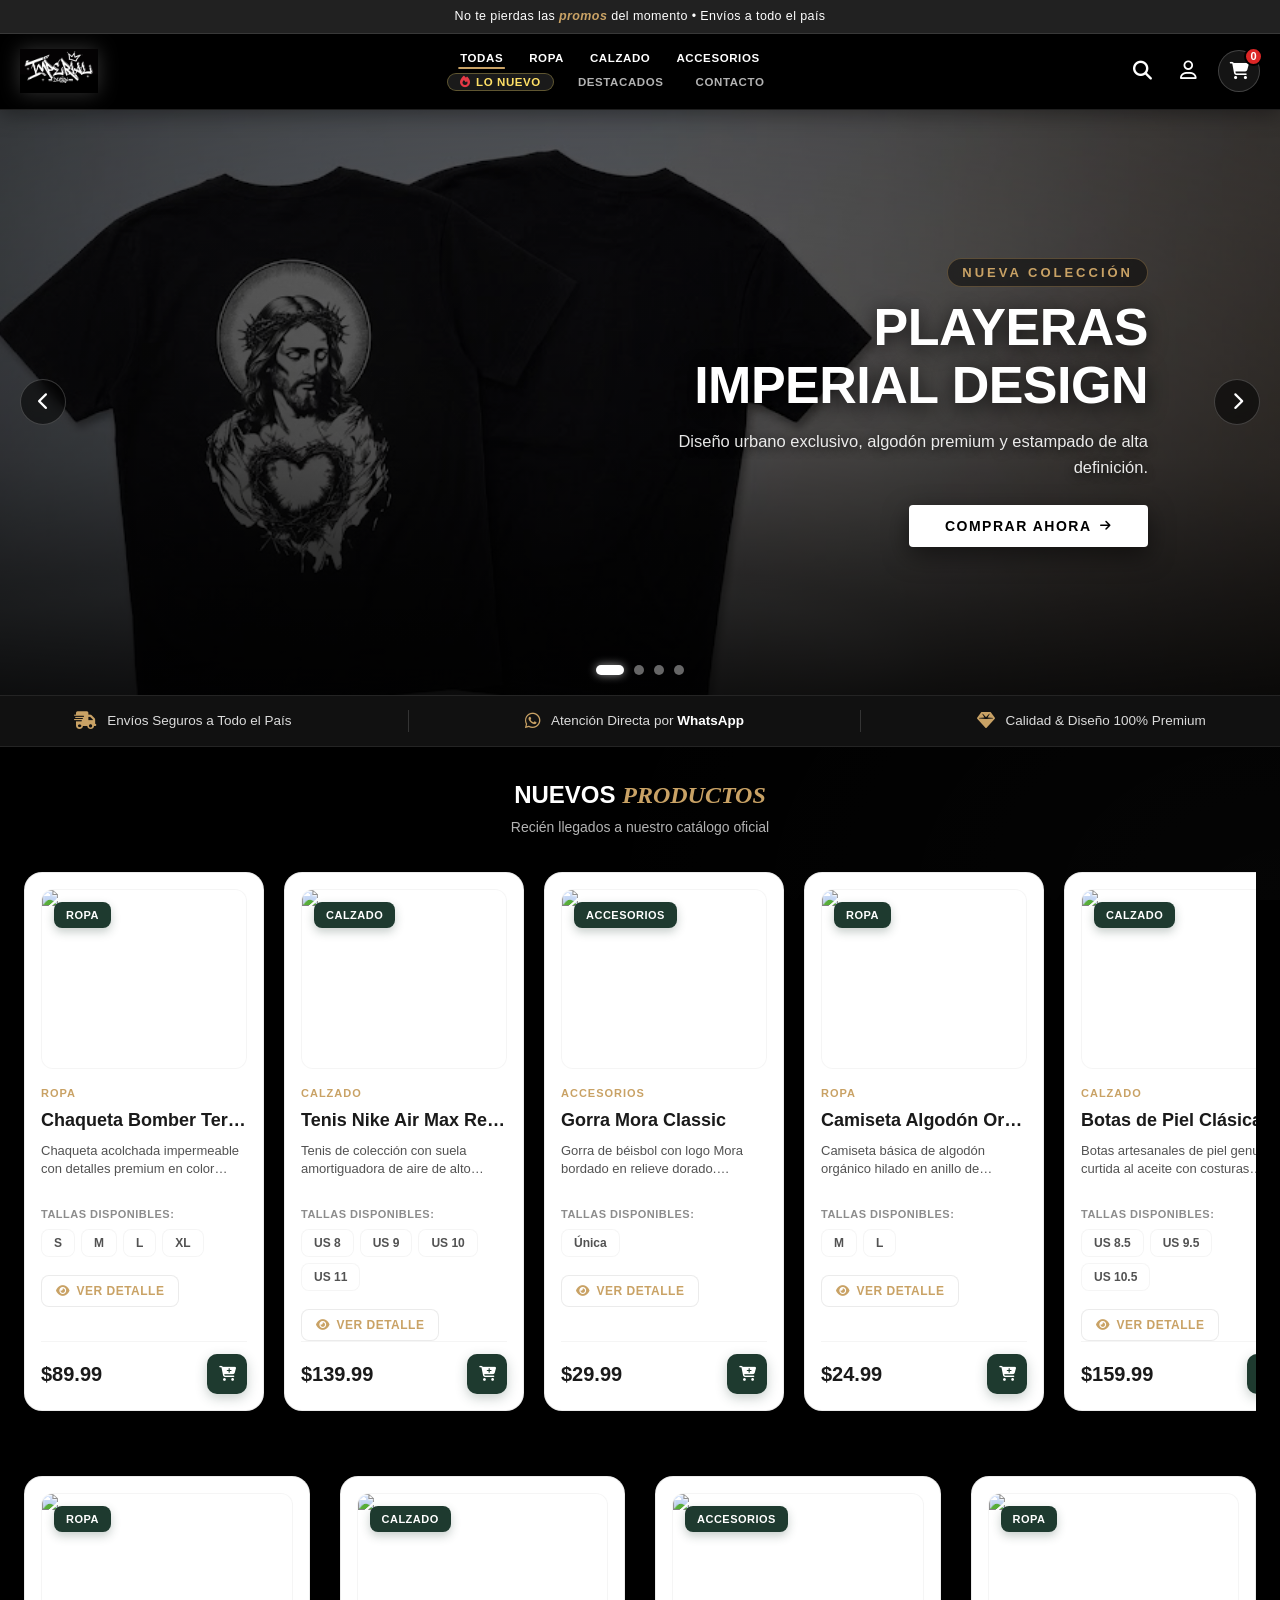
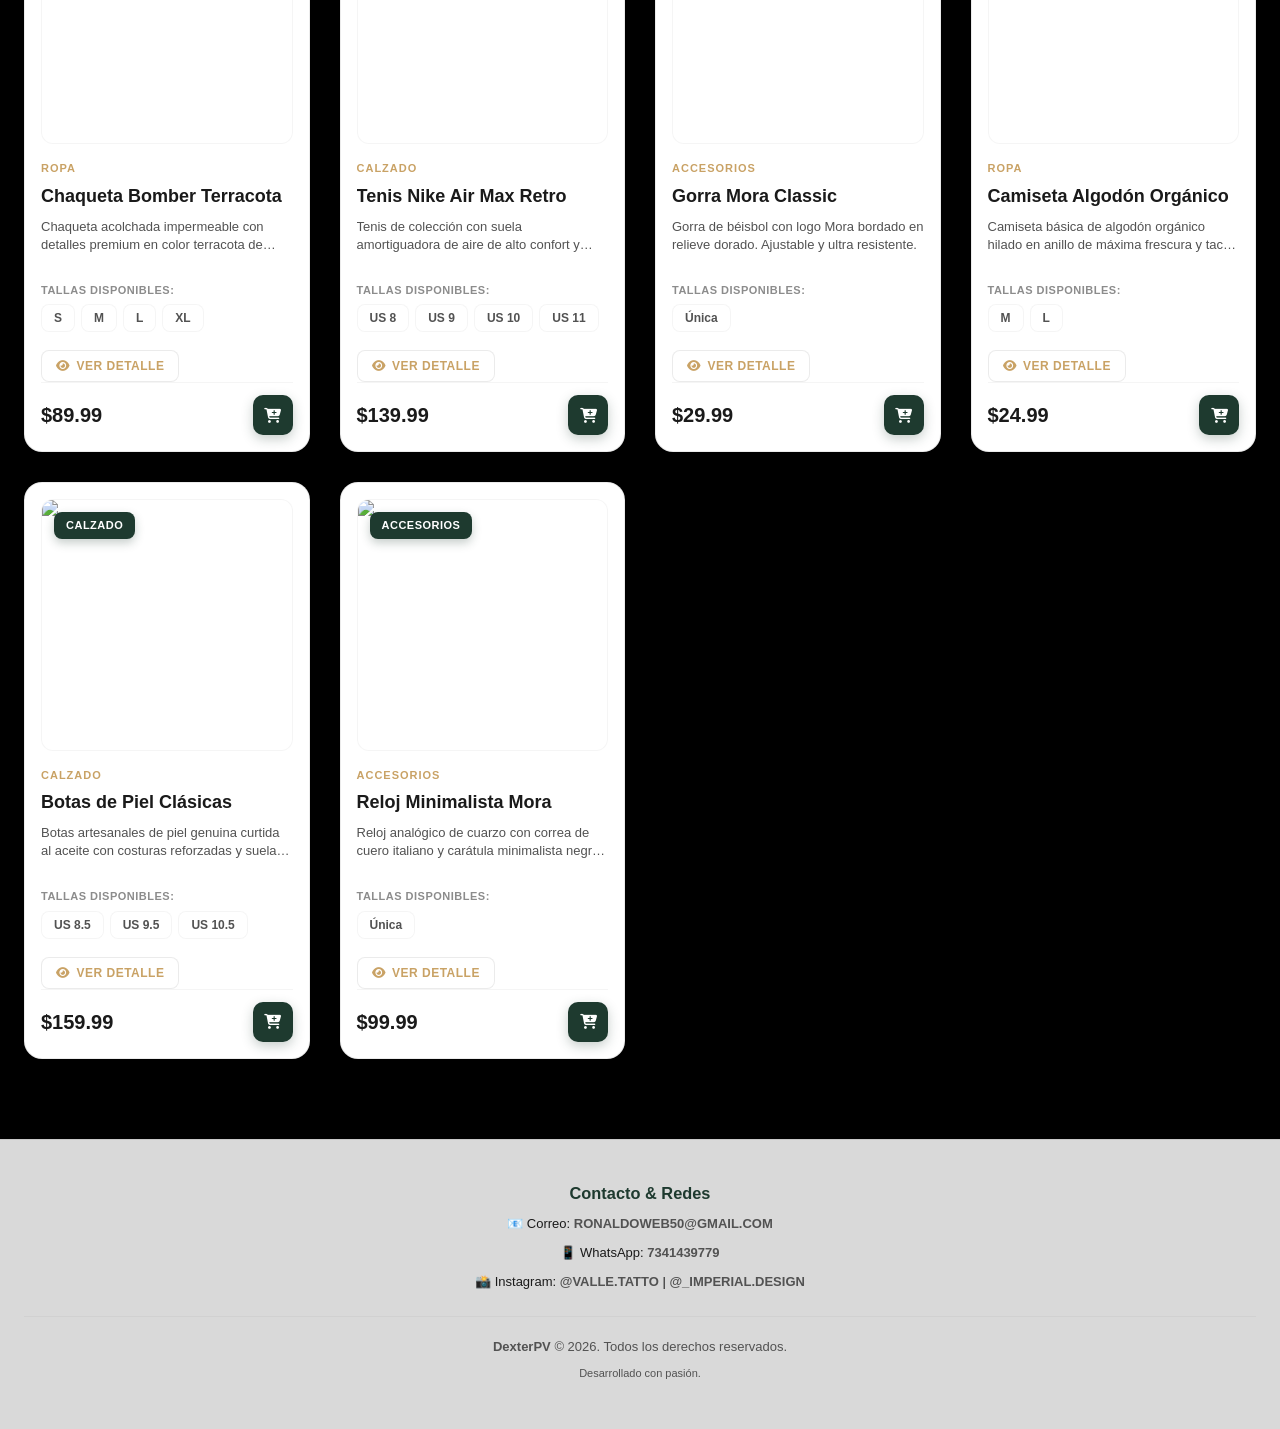
==== commit a4a53e58: "Agregar meta tags no-cache en checkout.html" ====
--- a/checkout.html
+++ b/checkout.html
@@ -4,6 +4,10 @@
 <head>
     <meta charset="UTF-8">
     <meta name="viewport" content="width=device-width, initial-scale=1.0">
+
+    <meta http-equiv="Cache-Control" content="no-cache, no-store, must-revalidate">
+    <meta http-equiv="Pragma" content="no-cache">
+    <meta http-equiv="Expires" content="0">
 
     <!-- Security Meta Tags (HTTP Headers fallback) -->
     <meta http-equiv="Content-Security-Policy"
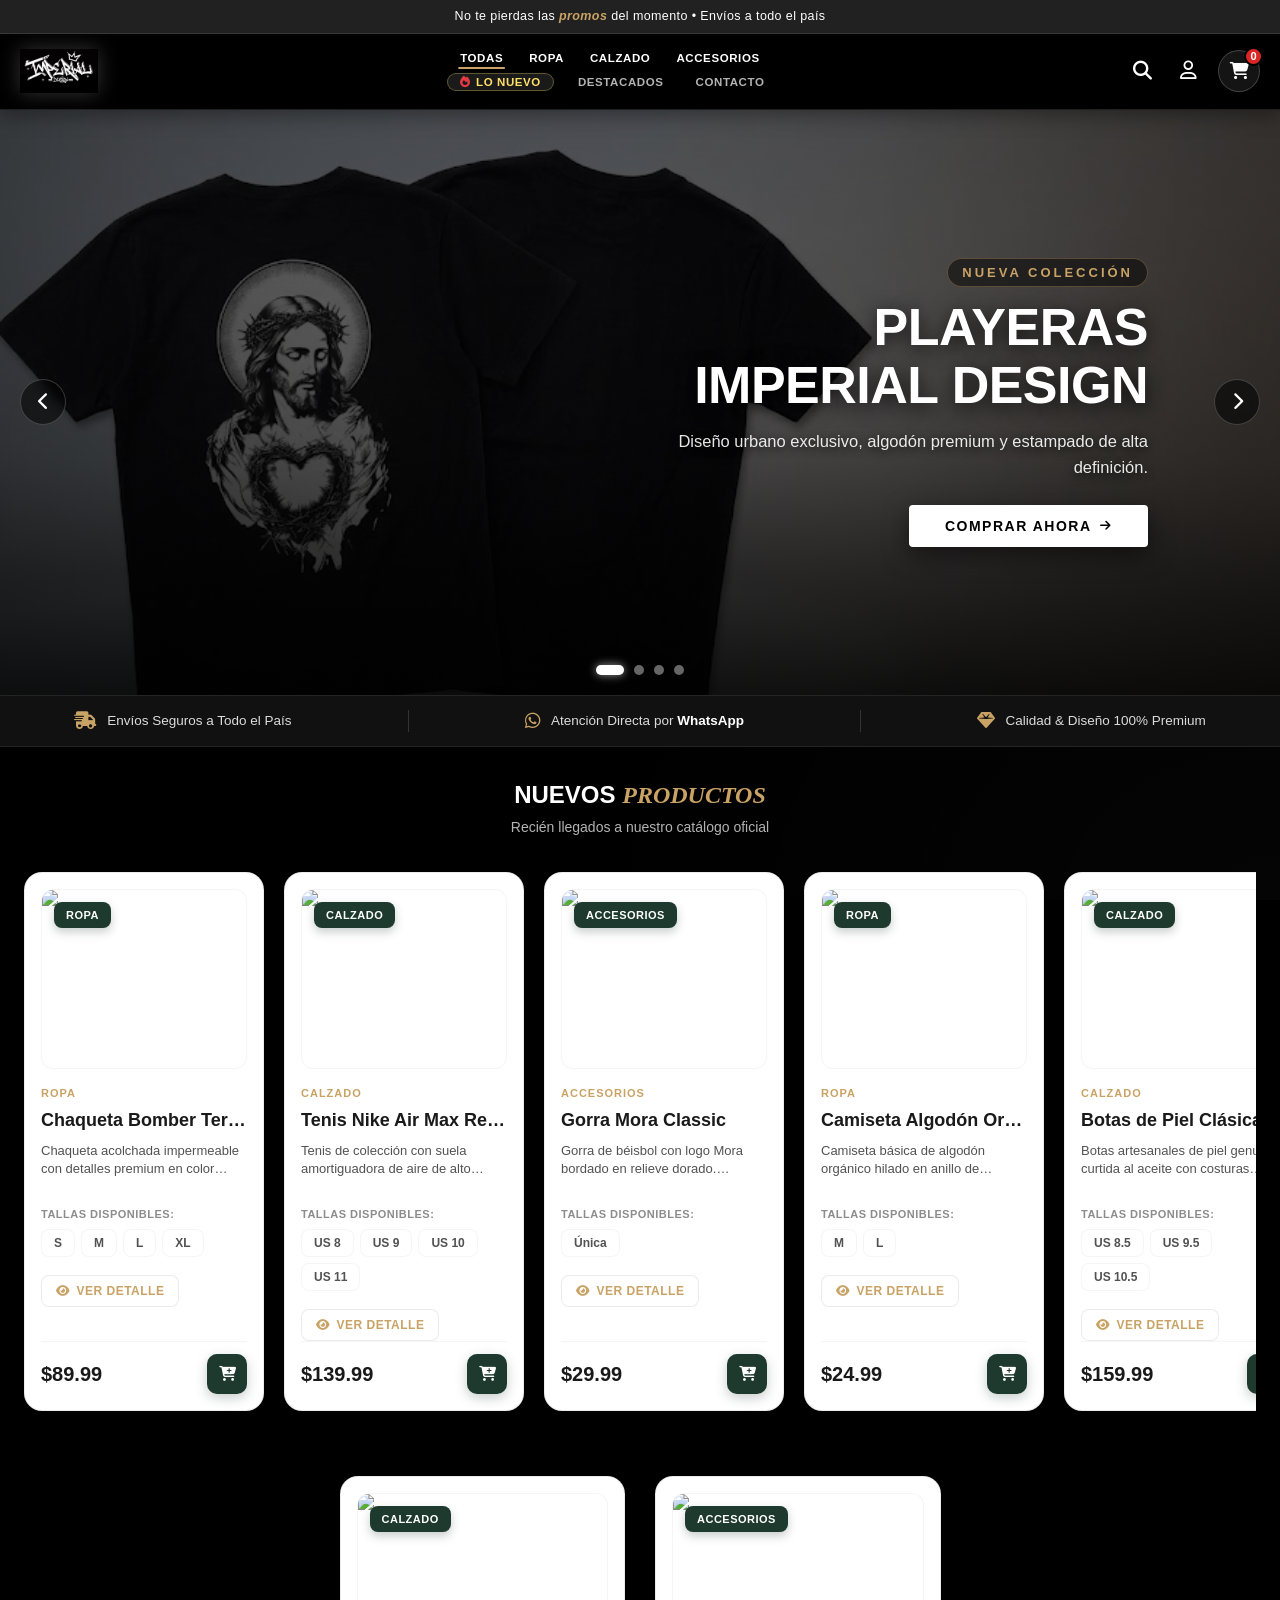
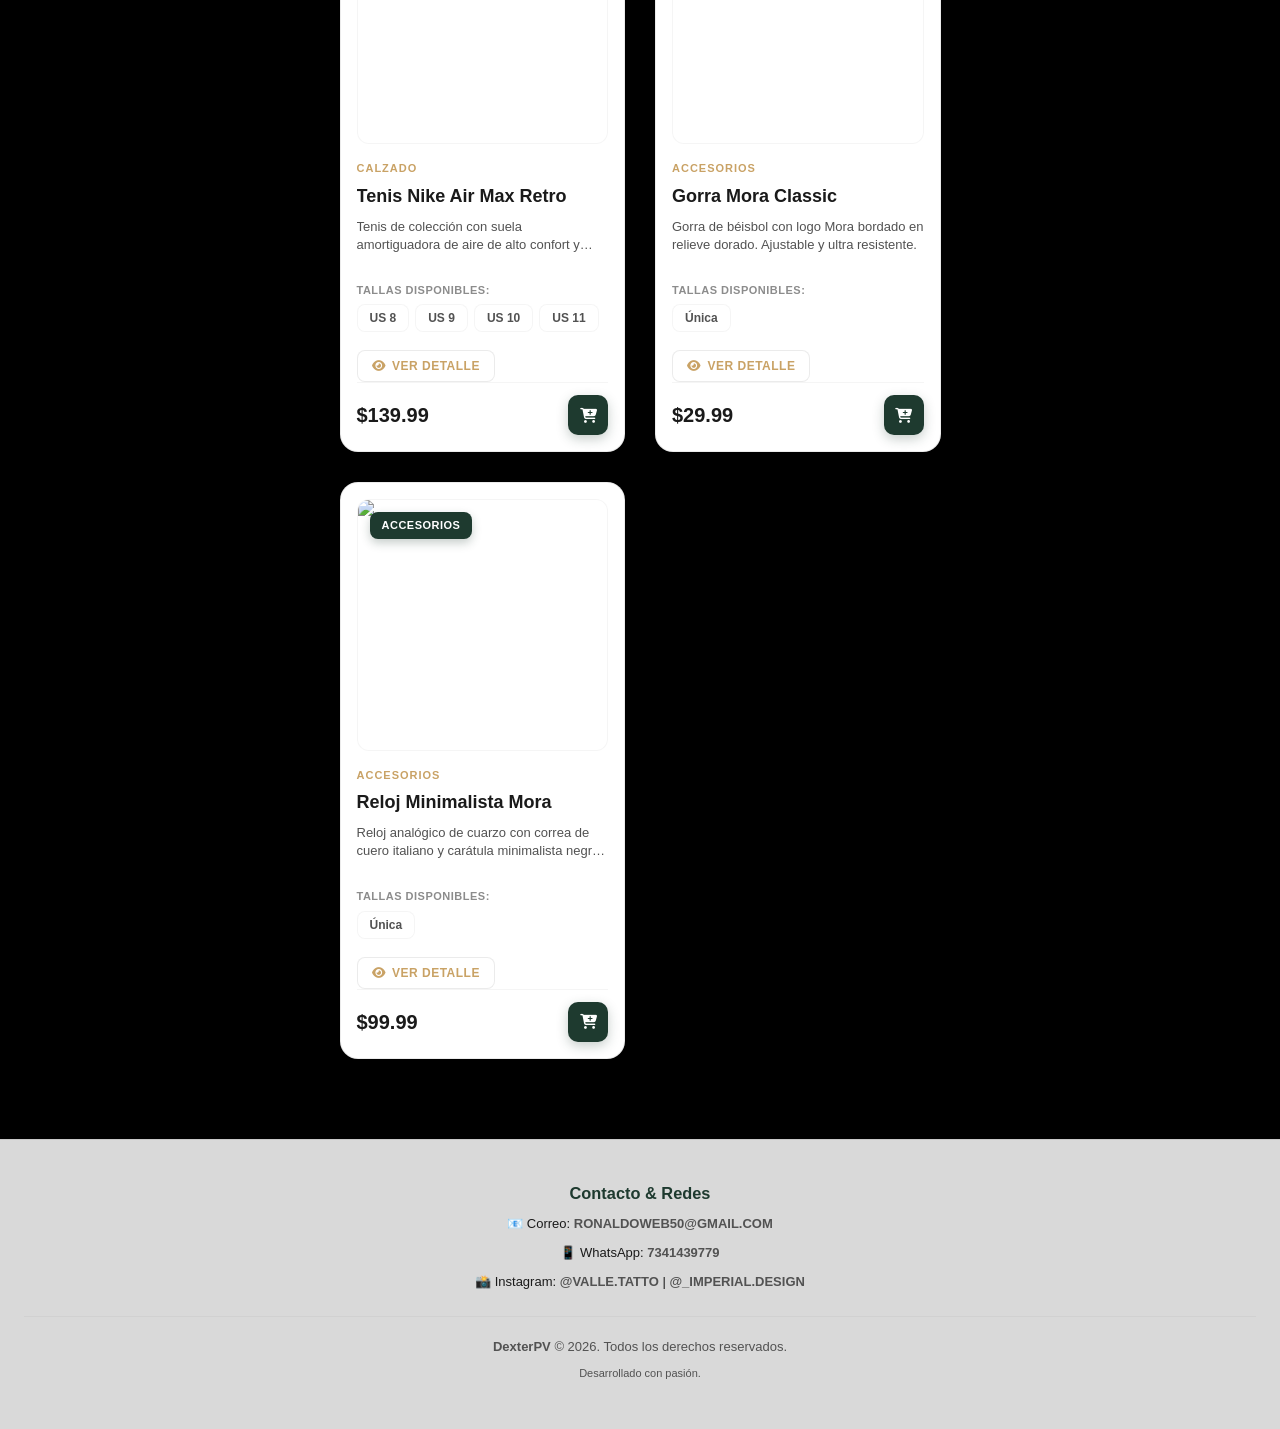
==== commit ec27d22b: "Corregir precioUnitario y API serverless fallback Mercado Pago" ====
--- a/checkout.html
+++ b/checkout.html
@@ -1157,12 +1157,15 @@
                 }
 
                 try {
-                    const mpItems = cartItems.map(item => ({
-                        title: `${item.nombre}${item.talla ? ' - Talla: ' + item.talla : ''}`,
-                        quantity: Number(item.cantidad) || 1,
-                        unit_price: Number(item.precioUnitario) || 0,
-                        currency_id: 'MXN'
-                    }));
+                    const mpItems = cartItems.map(item => {
+                        const priceNum = Number(item.precioUnitario || item.precioVenta || item.precio || 0);
+                        return {
+                            title: `${item.nombre}${item.talla ? ' - Talla: ' + item.talla : ''}`,
+                            quantity: Number(item.cantidad) || 1,
+                            unit_price: priceNum,
+                            currency_id: 'MXN'
+                        };
+                    });
 
                     if (selectedShippingCost > 0) {
                         mpItems.push({
@@ -1193,16 +1196,32 @@
                         statement_descriptor: "IMPERIAL DESIGN"
                     };
 
-                    const mpUrl = `https://api.mercadopago.com/checkout/preferences?access_token=${encodeURIComponent(MP_ACCESS_TOKEN)}`;
-                    const resDirect = await fetch(mpUrl, {
-                        method: 'POST',
-                        headers: {
-                            'Content-Type': 'application/json'
-                        },
-                        body: JSON.stringify(mpBody)
-                    });
-
-                    const data = await resDirect.json();
+                    let data = null;
+                    try {
+                        const resApi = await fetch('/api/create-preference', {
+                            method: 'POST',
+                            headers: { 'Content-Type': 'application/json' },
+                            body: JSON.stringify({ ...mpBody, accessToken: MP_ACCESS_TOKEN })
+                        });
+                        if (resApi.ok) {
+                            data = await resApi.json();
+                        }
+                    } catch(e) {
+                        console.log("Servidor API interno no disponible:", e);
+                    }
+
+                    if (!data || (!data.init_point && !data.sandbox_init_point)) {
+                        const mpUrl = `https://api.mercadopago.com/checkout/preferences?access_token=${encodeURIComponent(MP_ACCESS_TOKEN)}`;
+                        const resDirect = await fetch(mpUrl, {
+                            method: 'POST',
+                            headers: {
+                                'Content-Type': 'application/json'
+                            },
+                            body: JSON.stringify(mpBody)
+                        });
+                        data = await resDirect.json();
+                    }
+
                     const redirectUrl = data ? (data.init_point || data.sandbox_init_point) : null;
 
                     if (redirectUrl) {
@@ -1211,7 +1230,7 @@
                         return;
                     } else {
                         console.error("Error Mercado Pago API:", data);
-                        let errMsg = data?.message || data?.error || (data?.cause ? data.cause.map(c => c.description).join(', ') : "Error al conectar con Mercado Pago.");
+                        let errMsg = data?.message || data?.error || (data?.cause ? data.cause.map(c => c.description).join(', ') : "No se pudo generar la preferencia de pago.");
                         alert(`⚠️ Mercado Pago: ${errMsg}`);
                         if (finalBtn) {
                             finalBtn.disabled = false;
@@ -1222,7 +1241,7 @@
                     }
                 } catch (err) {
                     console.error("Error al procesar Mercado Pago:", err);
-                    alert("Ocurrió un error al procesar el pago con Mercado Pago.");
+                    alert(`⚠️ Error Mercado Pago: ${err.message || err}`);
                     if (finalBtn) {
                         finalBtn.disabled = false;
                         finalBtn.style.opacity = '1';
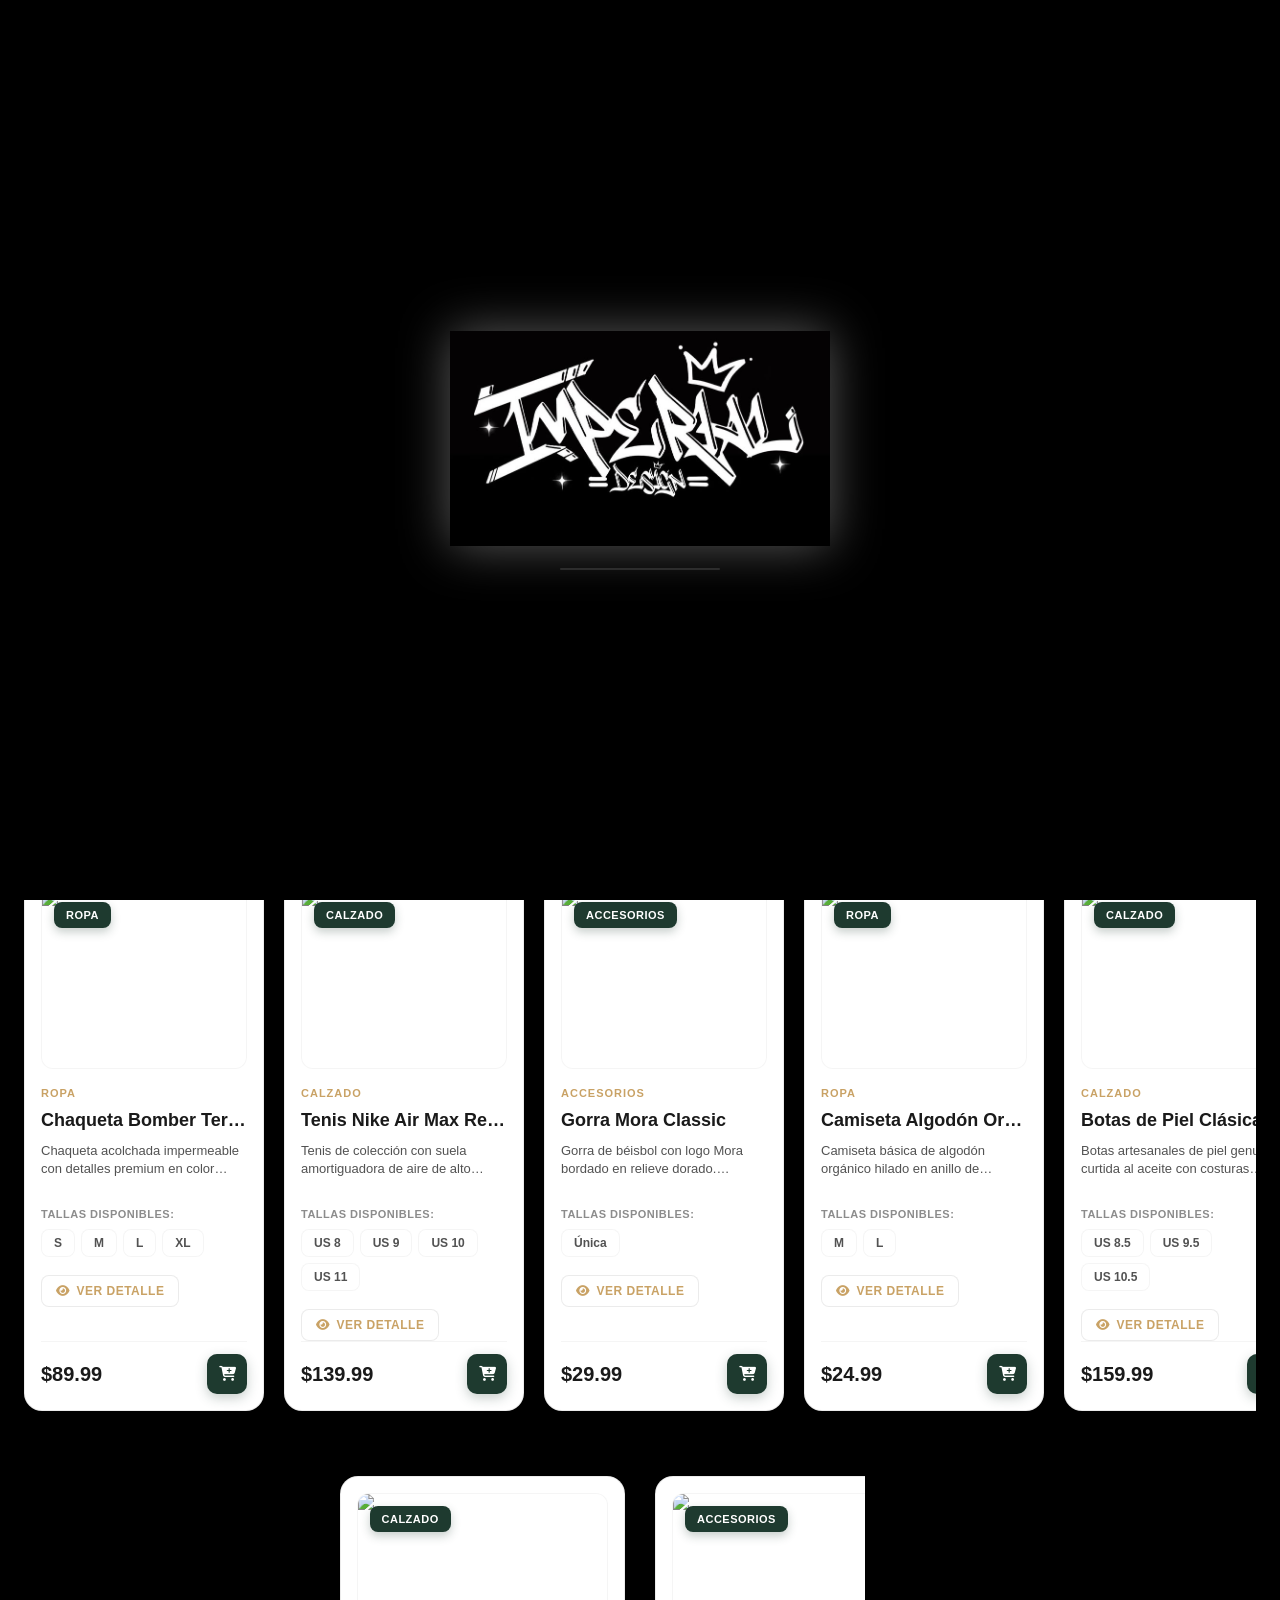
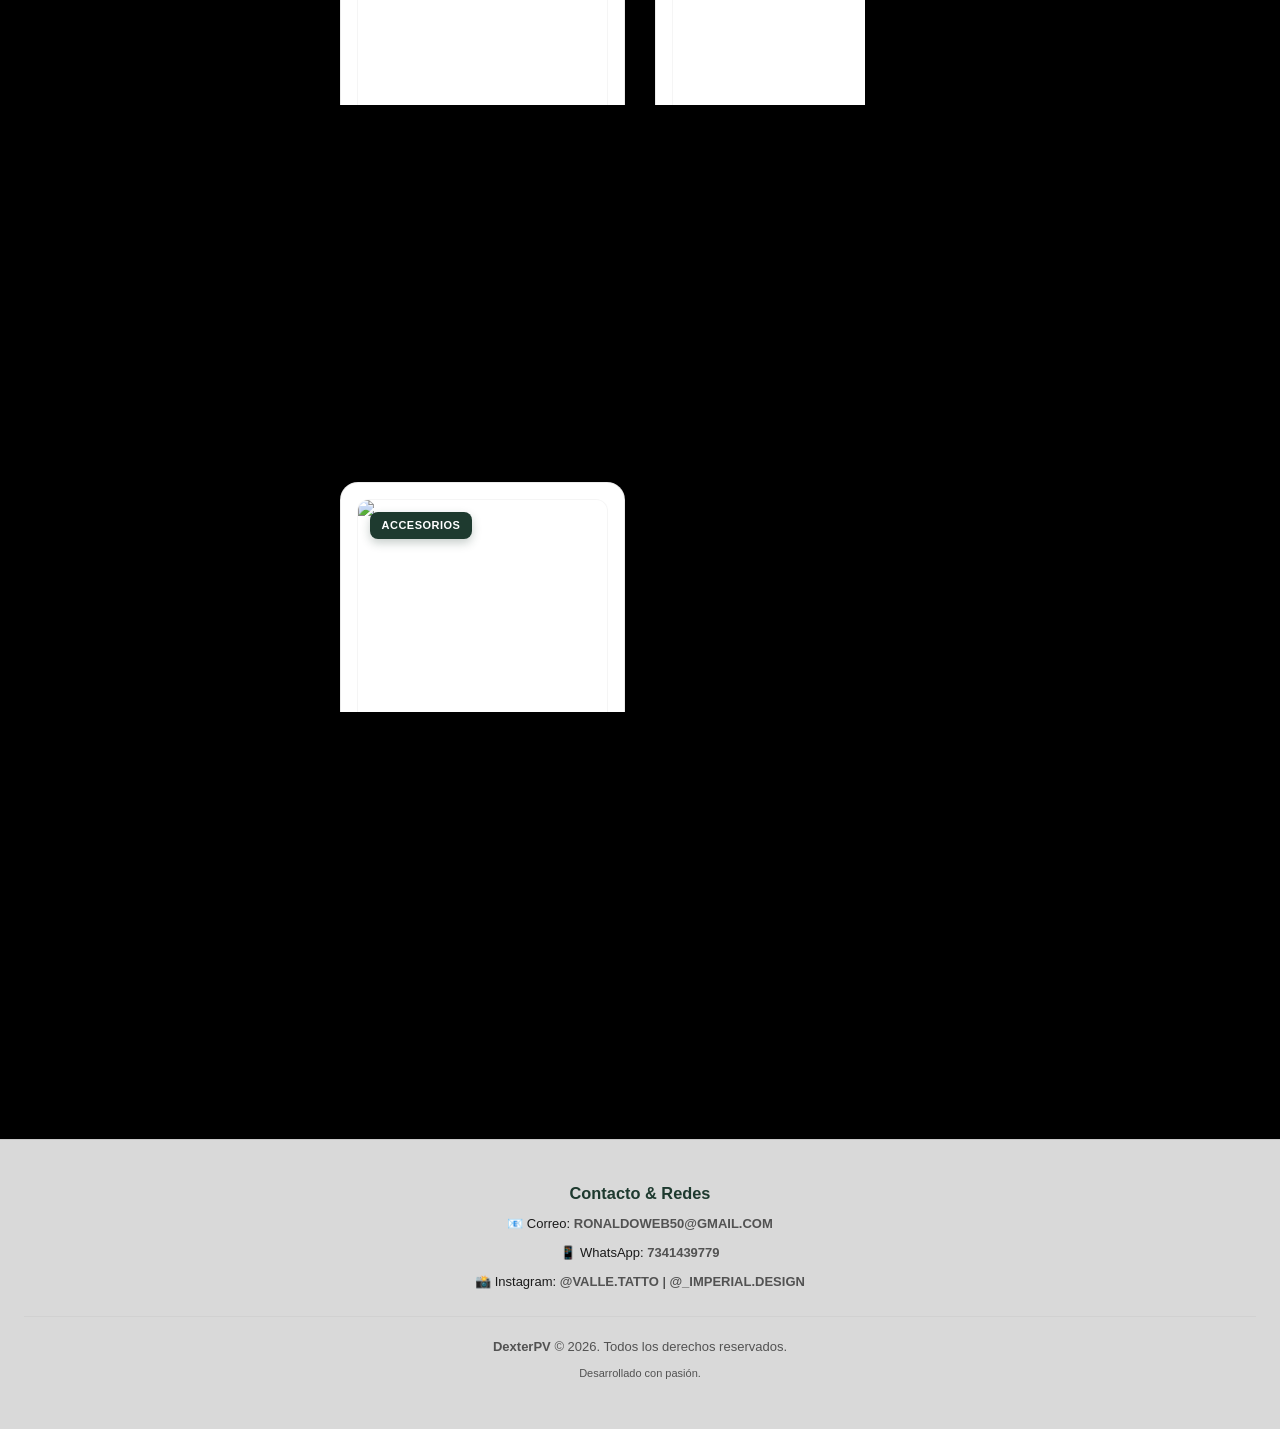
==== commit a2ccb47b: "Fix: simplificar llamada Mercado Pago - usar Authorization Bearer directo" ====
--- a/checkout.html
+++ b/checkout.html
@@ -1196,31 +1196,15 @@
                         statement_descriptor: "IMPERIAL DESIGN"
                     };
 
-                    let data = null;
-                    try {
-                        const resApi = await fetch('/api/create-preference', {
-                            method: 'POST',
-                            headers: { 'Content-Type': 'application/json' },
-                            body: JSON.stringify({ ...mpBody, accessToken: MP_ACCESS_TOKEN })
-                        });
-                        if (resApi.ok) {
-                            data = await resApi.json();
-                        }
-                    } catch(e) {
-                        console.log("Servidor API interno no disponible:", e);
-                    }
-
-                    if (!data || (!data.init_point && !data.sandbox_init_point)) {
-                        const mpUrl = `https://api.mercadopago.com/checkout/preferences?access_token=${encodeURIComponent(MP_ACCESS_TOKEN)}`;
-                        const resDirect = await fetch(mpUrl, {
-                            method: 'POST',
-                            headers: {
-                                'Content-Type': 'application/json'
-                            },
-                            body: JSON.stringify(mpBody)
-                        });
-                        data = await resDirect.json();
-                    }
+                    const res = await fetch('https://api.mercadopago.com/checkout/preferences', {
+                        method: 'POST',
+                        headers: {
+                            'Content-Type': 'application/json',
+                            'Authorization': 'Bearer ' + MP_ACCESS_TOKEN
+                        },
+                        body: JSON.stringify(mpBody)
+                    });
+                    const data = await res.json();
 
                     const redirectUrl = data ? (data.init_point || data.sandbox_init_point) : null;
 
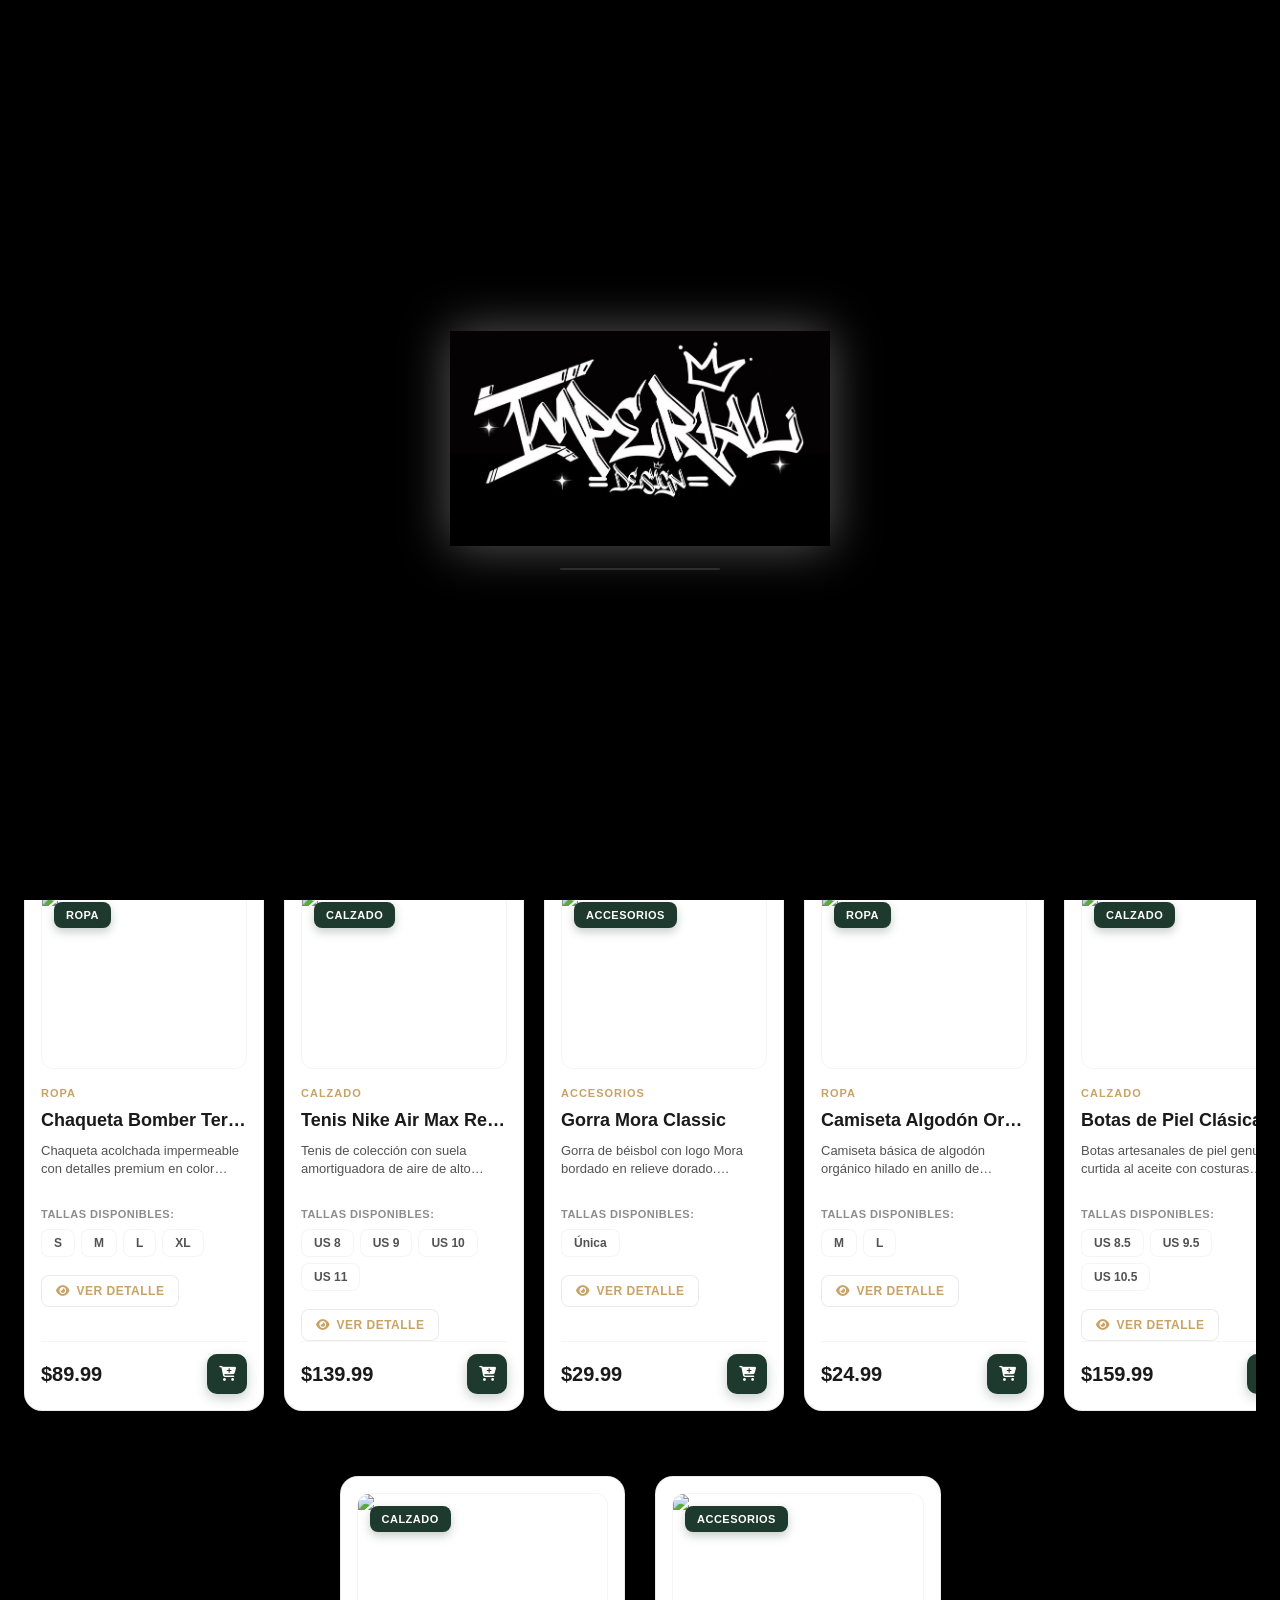
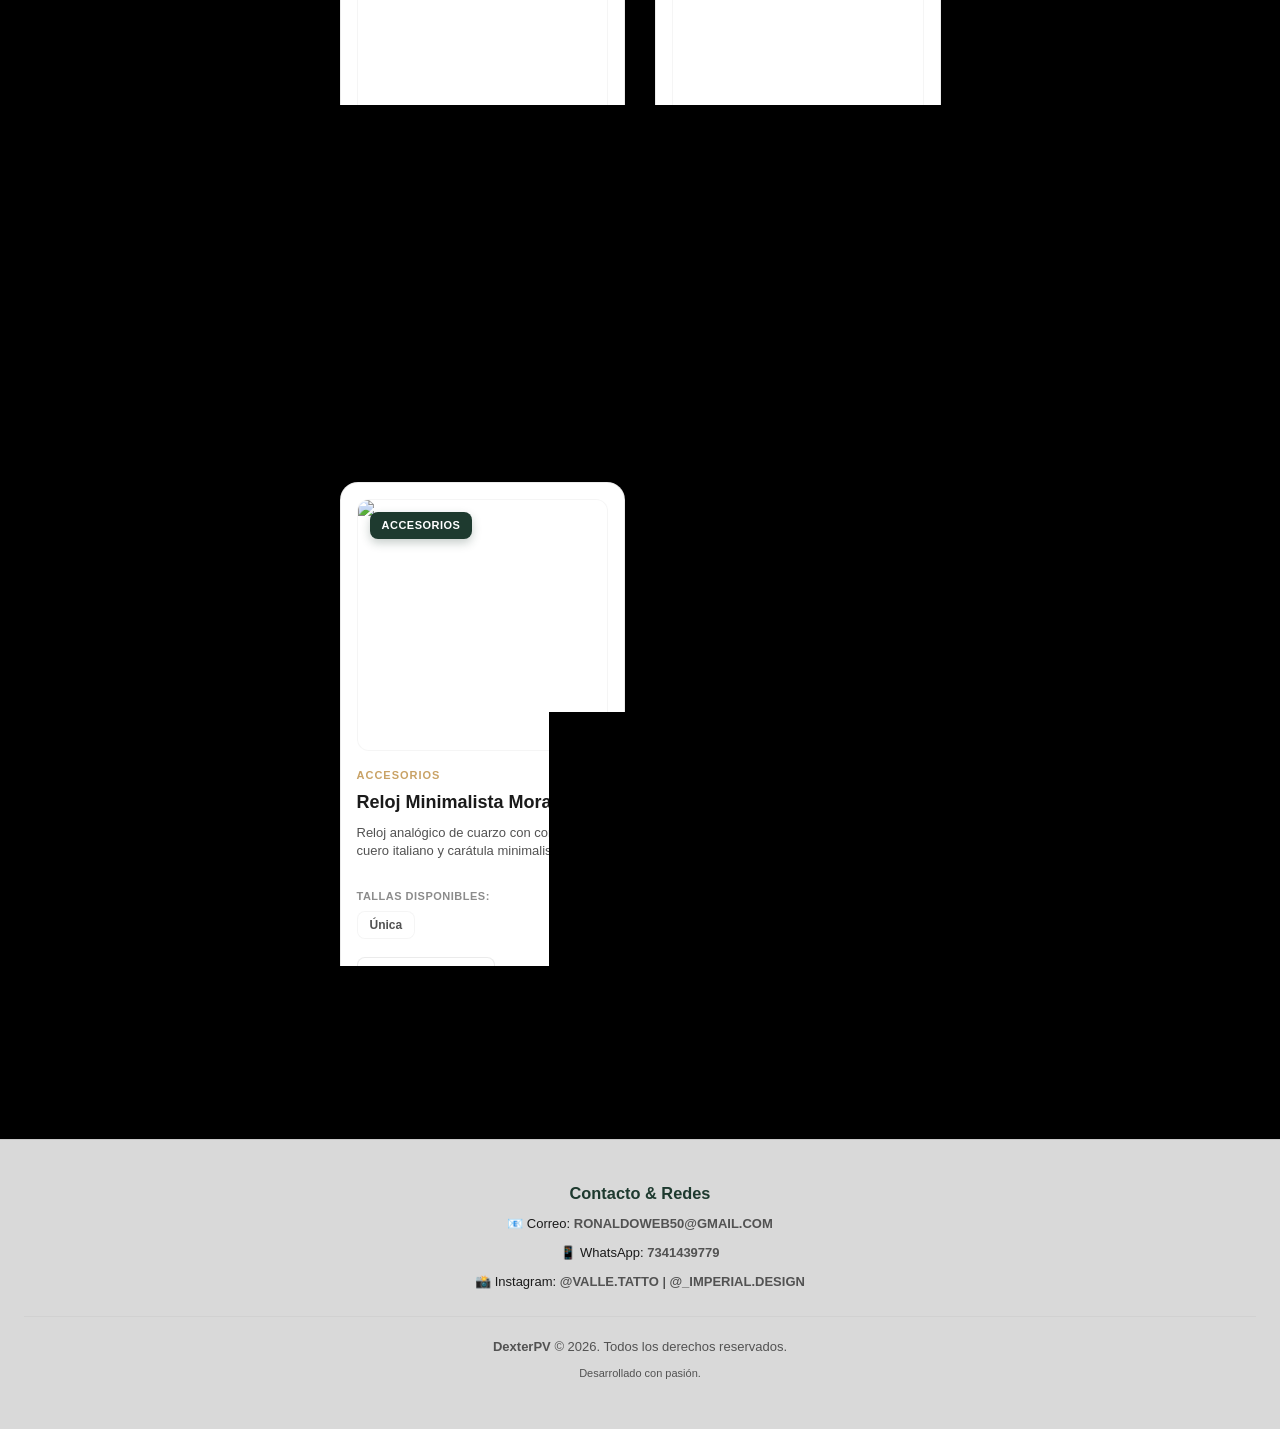
==== commit d35d287c: "Feat: Privacidad en busqueda por ID/Guia y pantalla de Pedido Confirmado con Folio ID" ====
--- a/checkout.html
+++ b/checkout.html
@@ -1083,7 +1083,7 @@
                     }
                 } catch (e) { }
 
-                // Registra pedido en tabla pedidos_web (Columnas compatibles con la tabla real y POS)
+                let createdOrderId = null;
                 try {
                     const formattedCartItems = cartItems.map(item => {
                         const priceNum = Number(item.precioUnitario || item.precioVenta || item.precio || 0);
@@ -1130,9 +1130,11 @@
                     };
 
                     // Insertar en tabla pedidos_web (leído por el Punto de Venta DEXTER / admimperial.lat)
-                    const { error: errWeb } = await supabaseClient.from('pedidos_web').insert([pedidosWebPayload]);
+                    const { data: insData, error: errWeb } = await supabaseClient.from('pedidos_web').insert([pedidosWebPayload]).select('id');
                     if (errWeb) {
                         console.error("Error al insertar en pedidos_web:", errWeb);
+                    } else if (insData && insData.length > 0) {
+                        createdOrderId = insData[0].id;
                     }
 
                     // Insertar en tabla dedicada pedidos_clientes_web por respaldo
@@ -1148,6 +1150,8 @@
                 }
             }
 
+            const orderIdStr = createdOrderId ? `#PED-${createdOrderId}` : 'Nuevo';
+
             if (selectedPaymentType === 'mercadopago') {
                 const finalBtn = document.getElementById('btnFinalizeOrder');
                 if (finalBtn) {
@@ -1182,15 +1186,16 @@
 
                     const mpBody = {
                         items: mpItems,
+                        external_reference: createdOrderId ? String(createdOrderId) : undefined,
                         payer: {
                             name: nombre,
                             phone: { number: tel },
                             address: { street_name: direccion, zip_code: cp }
                         },
                         back_urls: {
-                            success: `${baseUrl}perfil.html?order=mp_success`,
+                            success: `${baseUrl}perfil.html?order=mp_success${createdOrderId ? '&order_id=' + createdOrderId : ''}`,
                             failure: `${baseUrl}checkout.html?order=mp_failure`,
-                            pending: `${baseUrl}perfil.html?order=mp_pending`
+                            pending: `${baseUrl}perfil.html?order=mp_pending${createdOrderId ? '&order_id=' + createdOrderId : ''}`
                         },
                         auto_return: "approved",
                         statement_descriptor: "IMPERIAL DESIGN"
@@ -1243,6 +1248,7 @@
             const message =
                 `*NUEVO PEDIDO CON ENVÍO - IMPERIAL DESIGN* 🛍️
 ----------------------------------
+🆔 *FOLIO DE PEDIDO:* *${orderIdStr}*
 👤 *Cliente:* ${nombre}
 📱 *Teléfono:* ${tel}
 
@@ -1261,7 +1267,7 @@
 🚚 *Envío (${selectedShippingName}):* $${selectedShippingCost.toFixed(2)}
 🔥 *TOTAL A PAGAR:* *$${grandTotal.toFixed(2)}*
 
-_Por favor confírmame disponibilidad para realizar el pago de mi pedido._`;
+_Por favor confírmame disponibilidad para realizar el pago de mi pedido. Mi Folio es ${orderIdStr}._`;
 
             const waLink = `https://wa.me/${WHATSAPP_PHONE}?text=${encodeURIComponent(message)}`;
 
@@ -1272,6 +1278,7 @@
             window.location.href = waLink;
         }
     </script>
+    <script src="store.js?v=8.0"></script>
 </body>
 
 </html>
--- a/styles.css
+++ b/styles.css
@@ -2213,4 +2213,148 @@
 
 .shake-animation {
     animation: shake 0.3s ease-in-out;
+}
+
+/* ==================================================
+   TRACK ORDER MODAL (RASTREAR PEDIDO SIN CUENTA)
+   ================================================== */
+.track-modal-overlay {
+    position: fixed;
+    top: 0;
+    left: 0;
+    width: 100vw;
+    height: 100vh;
+    background: rgba(0, 0, 0, 0.88);
+    backdrop-filter: blur(14px);
+    -webkit-backdrop-filter: blur(14px);
+    z-index: 99999;
+    display: flex;
+    align-items: center;
+    justify-content: center;
+    padding: 20px;
+    opacity: 0;
+    visibility: hidden;
+    transition: all 0.3s cubic-bezier(0.16, 1, 0.3, 1);
+}
+
+.track-modal-overlay.active {
+    opacity: 1;
+    visibility: visible;
+}
+
+.track-modal-card {
+    background: #0d0d0d;
+    border: 1px solid rgba(201, 162, 101, 0.35);
+    border-radius: 20px;
+    width: 100%;
+    max-width: 650px;
+    max-height: 90vh;
+    display: flex;
+    flex-direction: column;
+    overflow: hidden;
+    box-shadow: 0 25px 50px -12px rgba(0, 0, 0, 0.9), 0 0 35px rgba(201, 162, 101, 0.15);
+    transform: translateY(24px) scale(0.95);
+    transition: all 0.3s cubic-bezier(0.16, 1, 0.3, 1);
+}
+
+.track-modal-overlay.active .track-modal-card {
+    transform: translateY(0) scale(1);
+}
+
+.track-modal-header {
+    padding: 20px 24px;
+    background: linear-gradient(180deg, rgba(201, 162, 101, 0.1) 0%, rgba(0, 0, 0, 0) 100%);
+    border-bottom: 1px solid rgba(255, 255, 255, 0.08);
+    display: flex;
+    align-items: center;
+    justify-content: space-between;
+}
+
+.track-modal-title {
+    font-size: 19px;
+    font-weight: 700;
+    color: #ffffff;
+    display: flex;
+    align-items: center;
+    gap: 10px;
+    margin: 0;
+}
+
+.track-modal-close {
+    background: rgba(255, 255, 255, 0.06);
+    border: 1px solid rgba(255, 255, 255, 0.15);
+    color: #ffffff;
+    width: 36px;
+    height: 36px;
+    border-radius: 50%;
+    display: flex;
+    align-items: center;
+    justify-content: center;
+    font-size: 18px;
+    cursor: pointer;
+    transition: all 0.2s ease;
+}
+
+.track-modal-close:hover {
+    background: rgba(239, 68, 68, 0.2);
+    border-color: #ef4444;
+    color: #ef4444;
+}
+
+.track-modal-body {
+    padding: 24px;
+    overflow-y: auto;
+    flex: 1;
+}
+
+.track-search-box {
+    display: flex;
+    gap: 10px;
+    margin-bottom: 20px;
+}
+
+.track-search-input {
+    flex: 1;
+    background: rgba(255, 255, 255, 0.04);
+    border: 1px solid rgba(201, 162, 101, 0.3);
+    border-radius: 12px;
+    padding: 12px 16px;
+    color: #ffffff;
+    font-family: inherit;
+    font-size: 14px;
+    outline: none;
+    transition: all 0.2s ease;
+}
+
+.track-search-input:focus {
+    border-color: #c9a265;
+    background: rgba(255, 255, 255, 0.08);
+    box-shadow: 0 0 12px rgba(201, 162, 101, 0.25);
+}
+
+.track-search-btn {
+    background: linear-gradient(135deg, #c9a265 0%, #a37f44 100%);
+    border: none;
+    border-radius: 12px;
+    padding: 0 20px;
+    color: #000000;
+    font-weight: 700;
+    font-size: 14px;
+    cursor: pointer;
+    display: flex;
+    align-items: center;
+    gap: 8px;
+    transition: all 0.2s ease;
+    white-space: nowrap;
+}
+
+.track-search-btn:hover {
+    transform: translateY(-2px);
+    box-shadow: 0 6px 16px rgba(201, 162, 101, 0.4);
+}
+
+.track-search-btn:disabled {
+    opacity: 0.6;
+    cursor: not-allowed;
+    transform: none;
 }
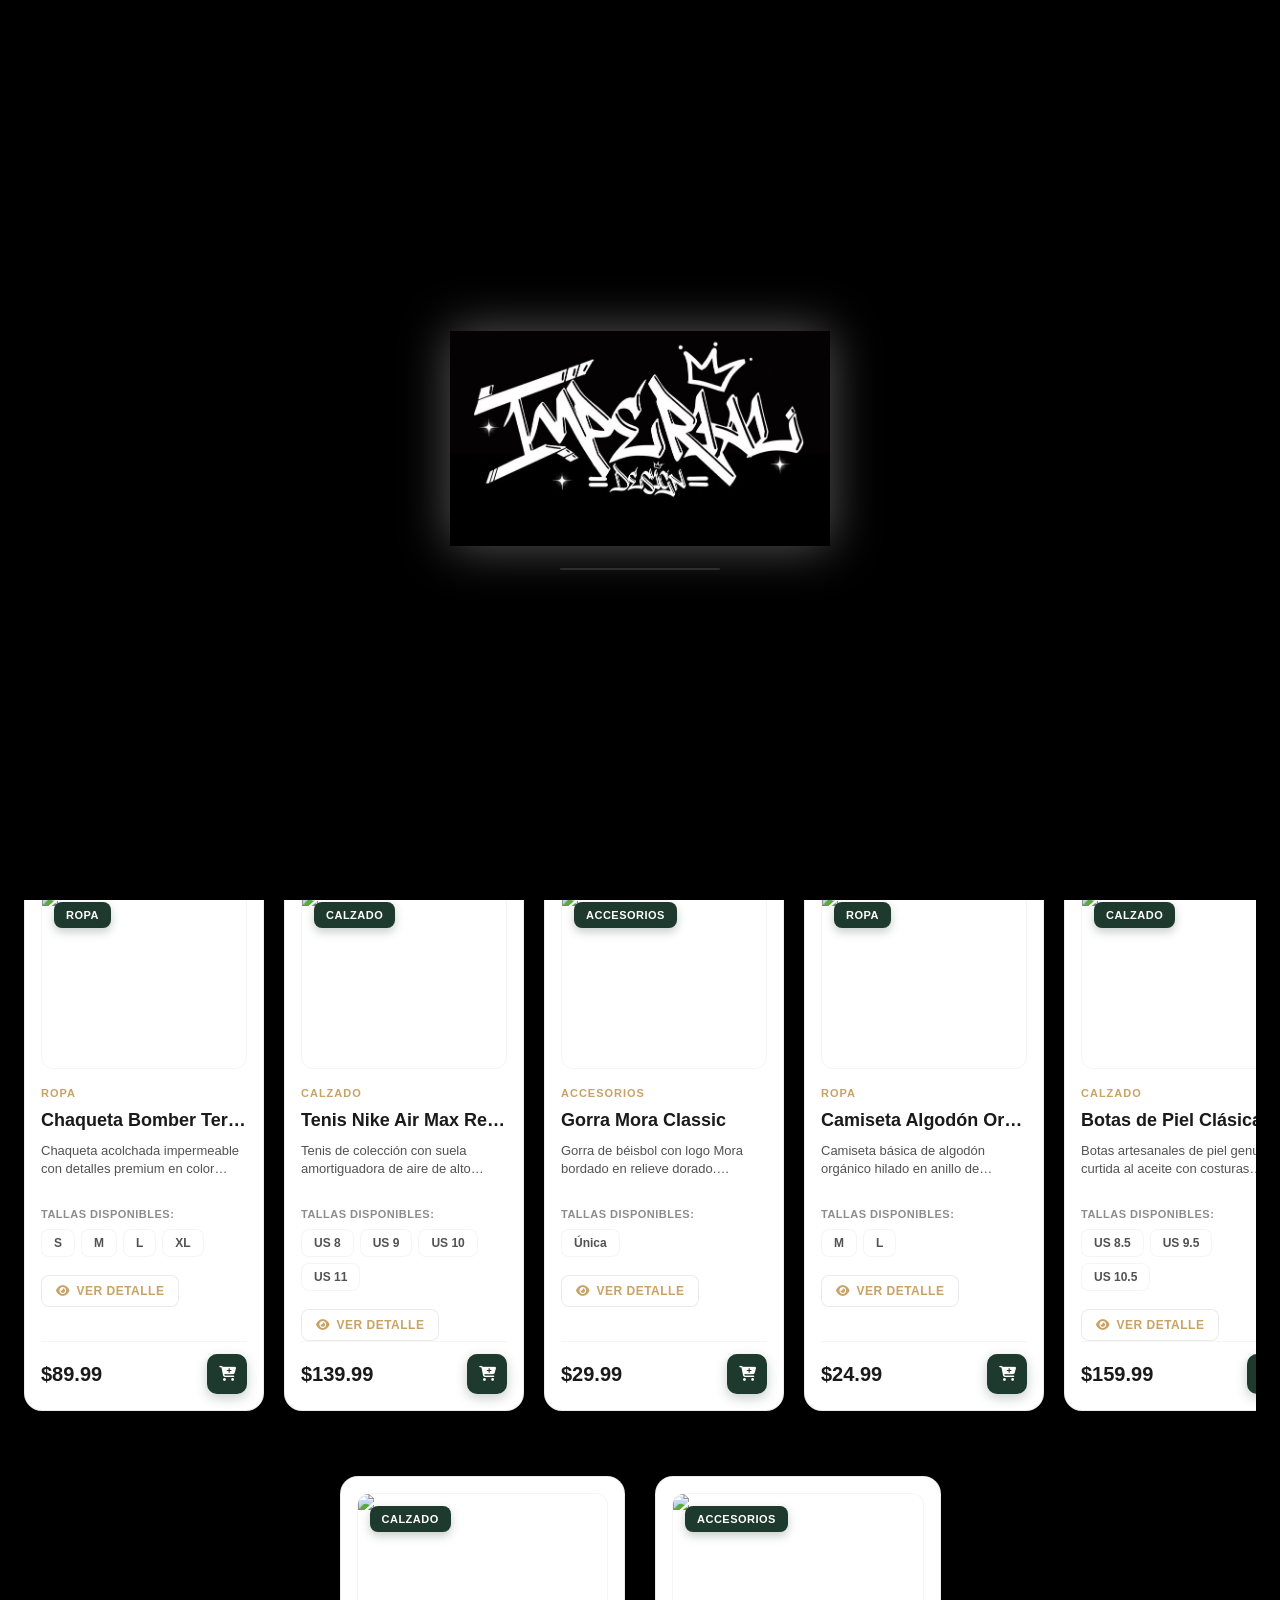
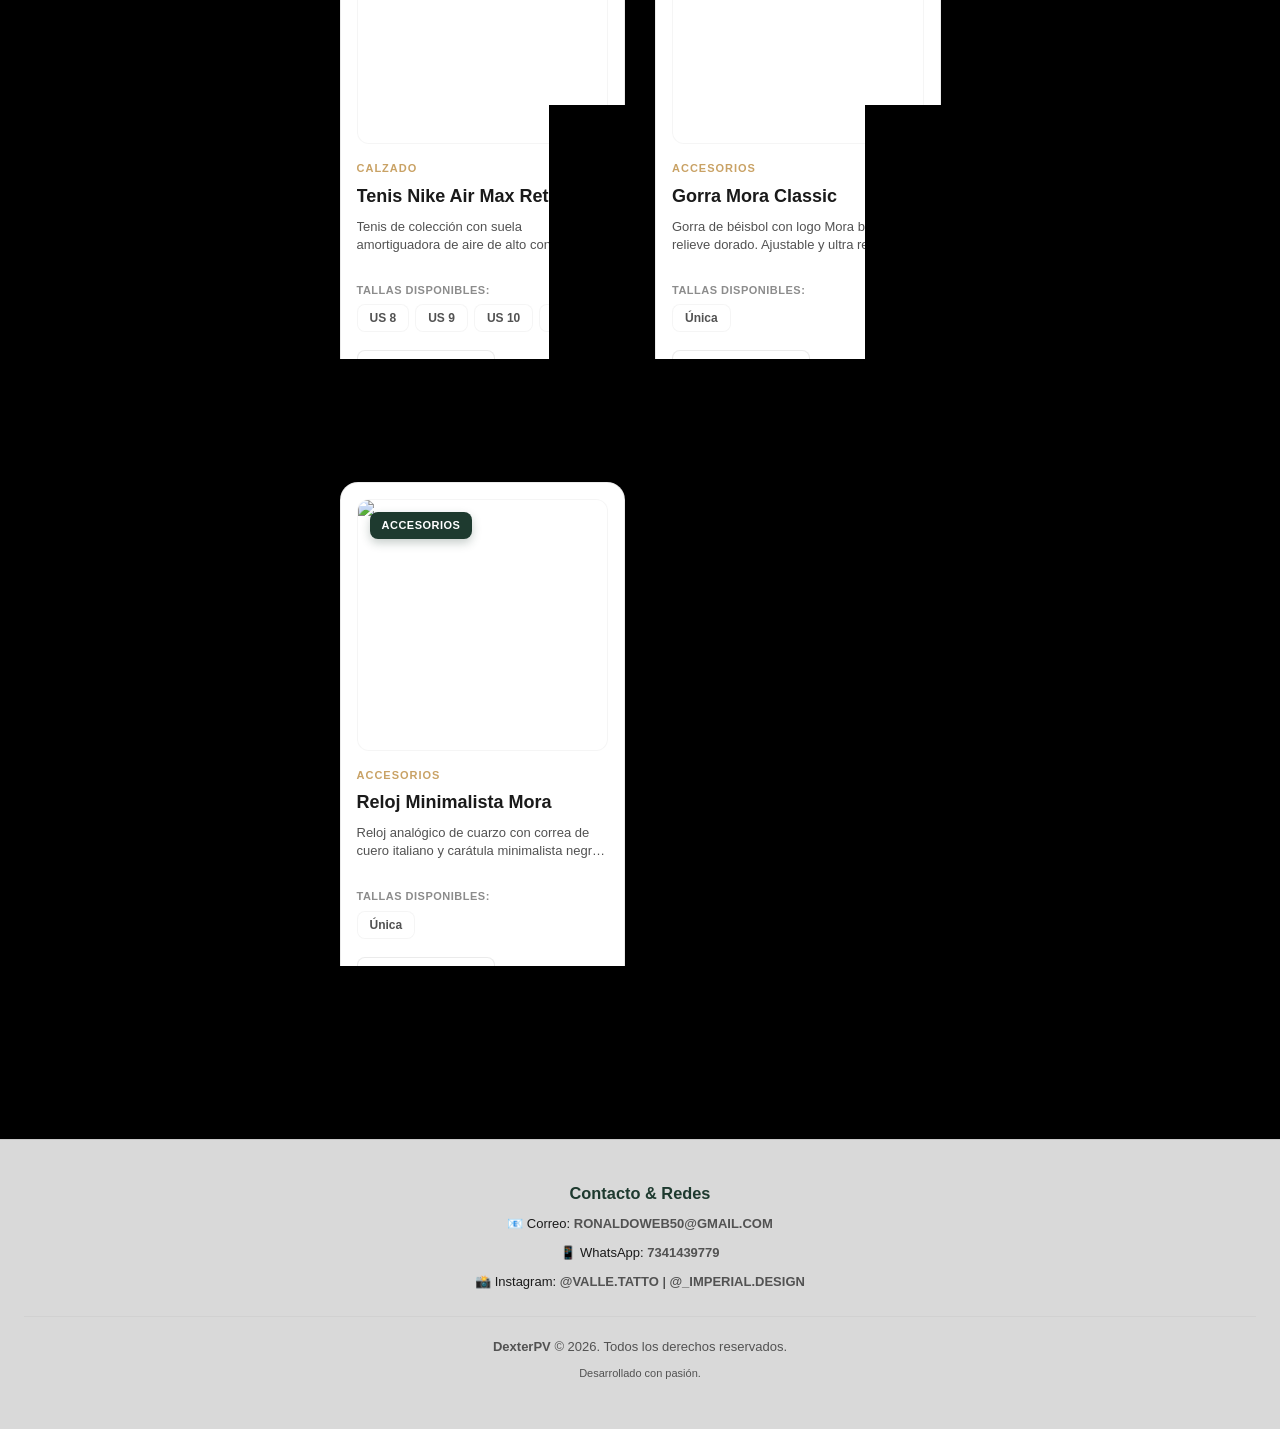
==== commit e344c8ab: "Fix: corregir scope y ejecucion del boton de pago en checkout.html" ====
--- a/checkout.html
+++ b/checkout.html
@@ -1045,10 +1045,10 @@
             if (finalBtn) {
                 finalBtn.disabled = true;
                 finalBtn.style.opacity = '0.7';
-                if (selectedPaymentType === 'whatsapp') {
-                    finalBtn.innerHTML = `<i class="fa-solid fa-spinner fa-spin" style="font-size: 18px;"></i> <span>Registrando pedido...</span>`;
-                }
-            }
+                finalBtn.innerHTML = `<i class="fa-solid fa-spinner fa-spin" style="font-size: 18px;"></i> <span>Procesando...</span>`;
+            }
+
+            let createdOrderId = null;
 
             // 1. Guardar o actualizar datos de envío en perfil (nube) y clientes si está activada la opción
             if (supabaseClient) {
@@ -1083,7 +1083,6 @@
                     }
                 } catch (e) { }
 
-                let createdOrderId = null;
                 try {
                     const formattedCartItems = cartItems.map(item => {
                         const priceNum = Number(item.precioUnitario || item.precioVenta || item.precio || 0);
@@ -1153,13 +1152,6 @@
             const orderIdStr = createdOrderId ? `#PED-${createdOrderId}` : 'Nuevo';
 
             if (selectedPaymentType === 'mercadopago') {
-                const finalBtn = document.getElementById('btnFinalizeOrder');
-                if (finalBtn) {
-                    finalBtn.disabled = true;
-                    finalBtn.style.opacity = '0.7';
-                    finalBtn.innerHTML = `<i class="fa-solid fa-spinner fa-spin" style="font-size: 18px;"></i> <span>Generando cobro de Mercado Pago...</span>`;
-                }
-
                 try {
                     const mpItems = cartItems.map(item => {
                         const priceNum = Number(item.precioUnitario || item.precioVenta || item.precio || 0);
@@ -1224,7 +1216,7 @@
                         if (finalBtn) {
                             finalBtn.disabled = false;
                             finalBtn.style.opacity = '1';
-                            finalBtn.innerHTML = `<i class="fa-solid fa-credit-card" style="font-size: 18px;"></i> <span>Pagar con Mercado Pago</span>`;
+                            finalBtn.innerHTML = originalBtnHtml || `<i class="fa-solid fa-credit-card" style="font-size: 18px;"></i> <span>Pagar con Mercado Pago</span>`;
                         }
                         return;
                     }
@@ -1234,7 +1226,7 @@
                     if (finalBtn) {
                         finalBtn.disabled = false;
                         finalBtn.style.opacity = '1';
-                        finalBtn.innerHTML = `<i class="fa-solid fa-credit-card" style="font-size: 18px;"></i> <span>Pagar con Mercado Pago</span>`;
+                        finalBtn.innerHTML = originalBtnHtml || `<i class="fa-solid fa-credit-card" style="font-size: 18px;"></i> <span>Pagar con Mercado Pago</span>`;
                     }
                     return;
                 }
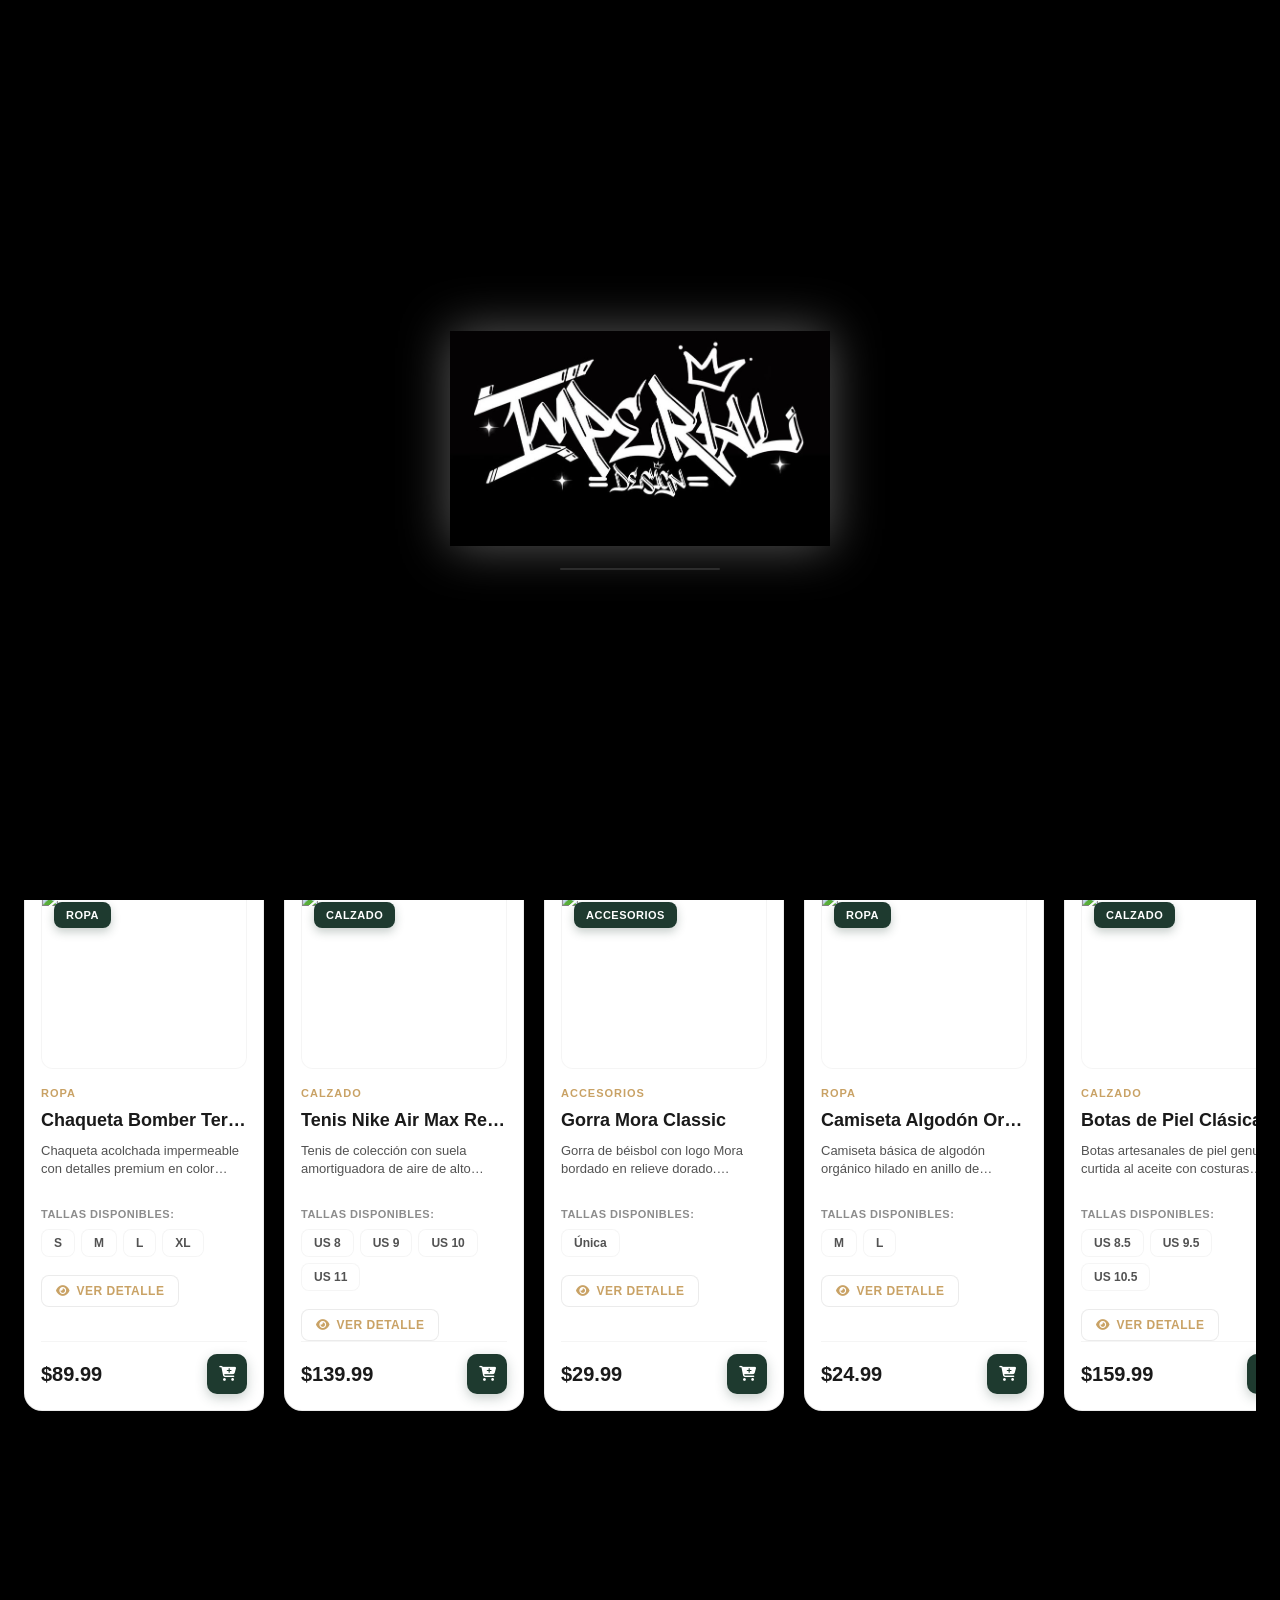
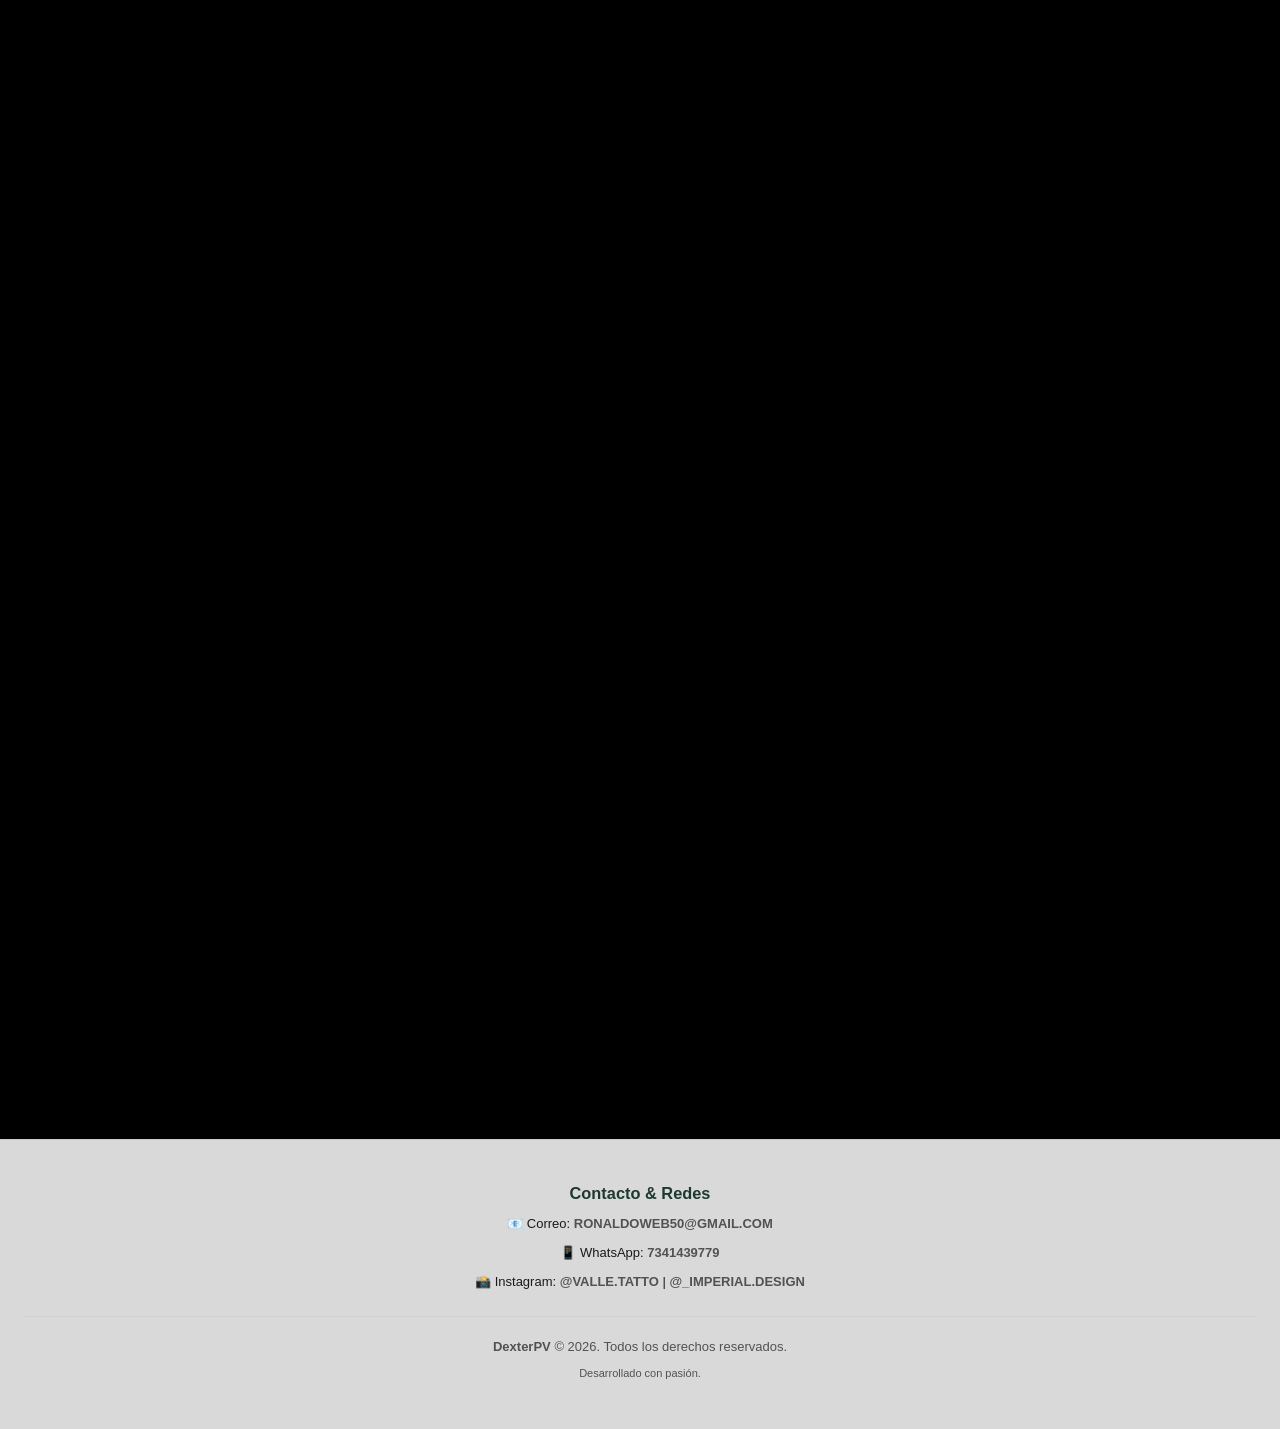
==== commit 07f39f0f: "Security: Conectar Cloudflare Worker seguro y remover Access Token privado del frontend" ====
--- a/checkout.html
+++ b/checkout.html
@@ -736,7 +736,6 @@
         const SUPABASE_KEY = _dc(["c2JfcHVibGlzaGFibGVf", "U1c0MVJGckVubkY3TGNoYWtTZHlvQV9Od0ZYNy1Deg=="]);
         const WHATSAPP_PHONE = _dc(["NTI3MzQx", "NDM5Nzc5"]);
         const MP_PUBLIC_KEY = "APP_USR-58ae7e0c-887c-4e53-981c-2ca38ea90b0a";
-        const MP_ACCESS_TOKEN = "APP_USR-4491252823742678-061123-9a318cdf728f1e9310d6563a85ac06b9-1353270983";
 
         let supabaseClient = null;
         let cartItems = [];
@@ -1193,11 +1192,10 @@
                         statement_descriptor: "IMPERIAL DESIGN"
                     };
 
-                    const res = await fetch('https://api.mercadopago.com/checkout/preferences', {
+                    const res = await fetch('https://dry-lake-62e5.ronaldoweb50.workers.dev', {
                         method: 'POST',
                         headers: {
-                            'Content-Type': 'application/json',
-                            'Authorization': 'Bearer ' + MP_ACCESS_TOKEN
+                            'Content-Type': 'application/json'
                         },
                         body: JSON.stringify(mpBody)
                     });
